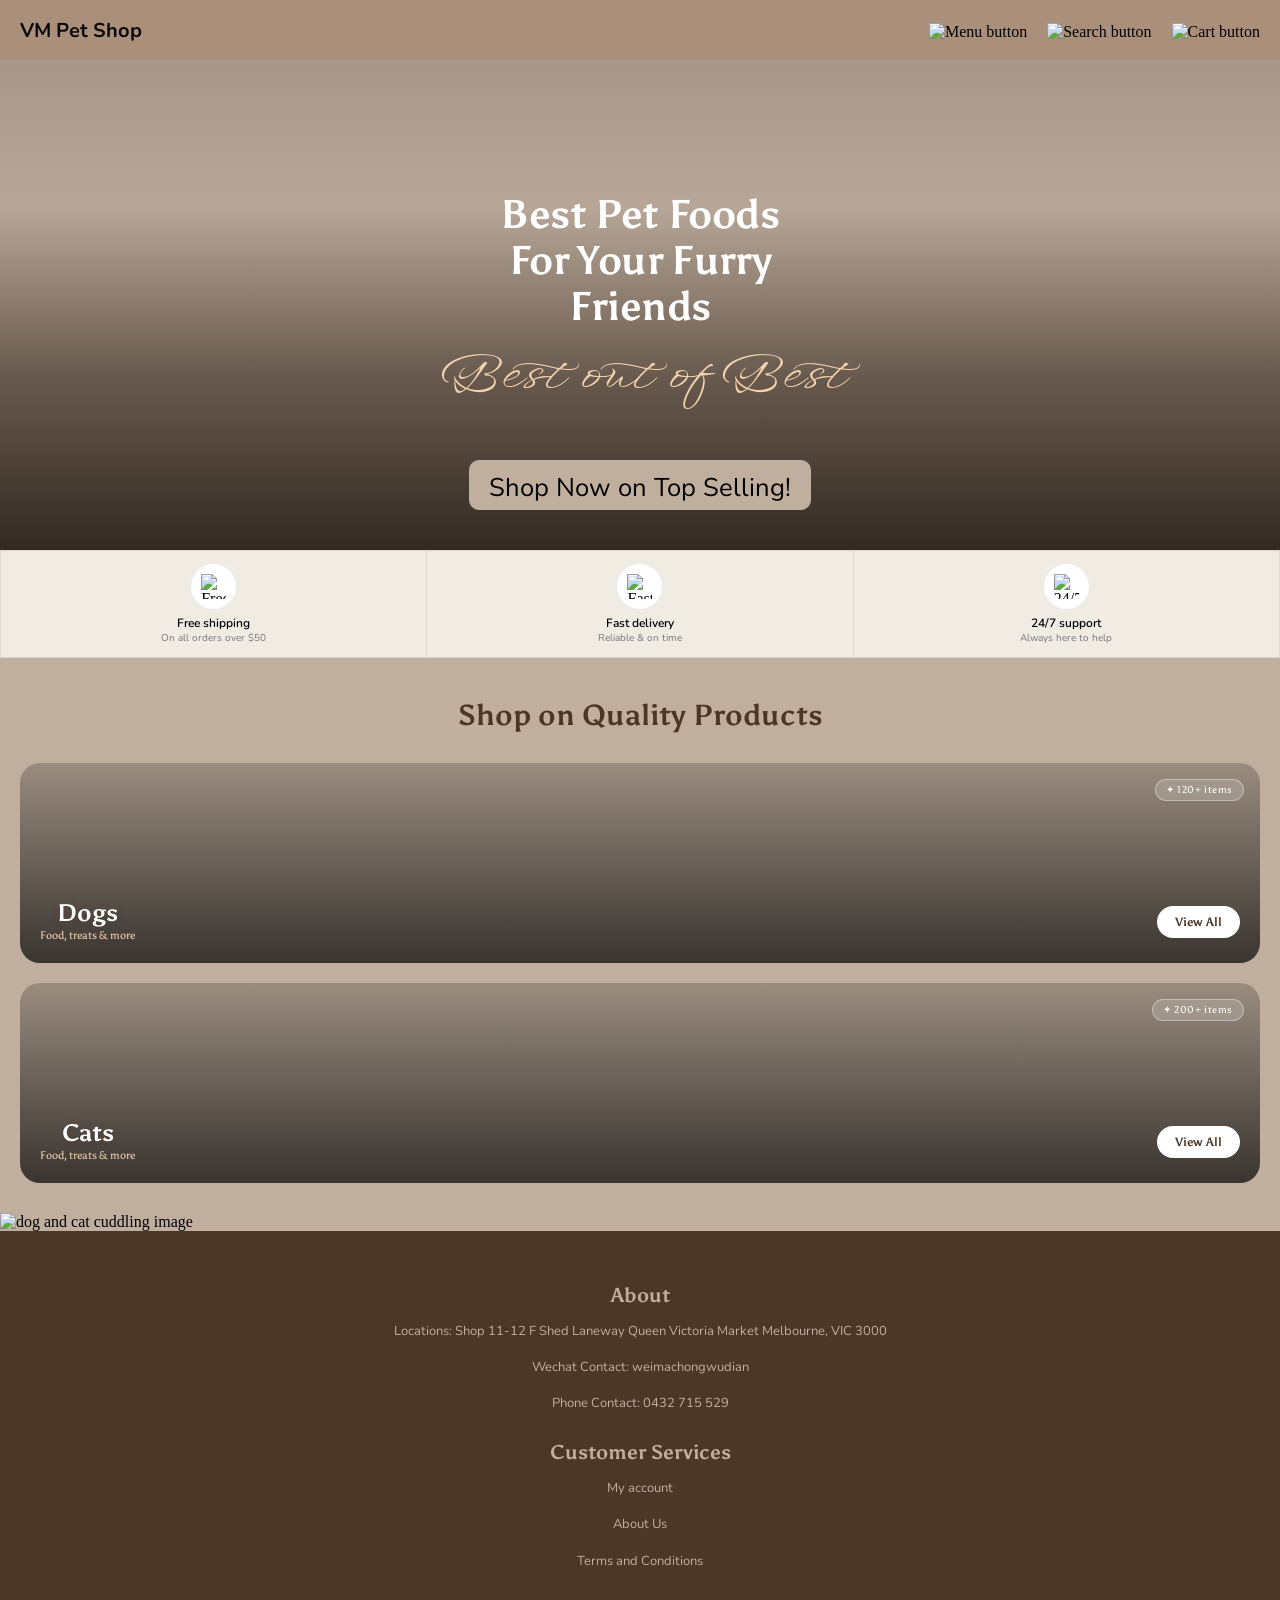
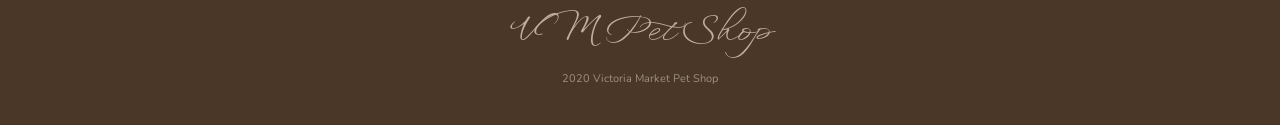
==== index.html @ f8da93e6 "Updated Menu and minor Home page details Updated menu layout and styles; modified item counts and im" ====
<!DOCTYPE html>
<html lang="en">
<head>
    <meta charset="UTF-8">
    <meta name="viewport" content="width=device-width, initial-scale=1.0">
    <title>Home Page</title>
    <!--  CSS  -->
    <link rel="stylesheet" href="style.css">
    <!--  Google Fonts  -->
    <link rel="preconnect" href="https://fonts.googleapis.com">
    <link rel="preconnect" href="https://fonts.gstatic.com" crossorigin>
    <link href="https://fonts.googleapis.com/css2?family=Asul:wght@400;700&family=Nunito:ital,wght@0,200..1000;1,200..1000&family=WindSong:wght@400;500&display=swap" rel="stylesheet">
</head>

<body id="Home">
    <header>
        <nav>
            <p class="brand-logo">VM Pet Shop</p>
            <div class="nav-icons">
                <a href="menu.html">
                    <img id="menu-icon" src="images/Menu.svg" alt="Menu button">
                </a>
                <a href="search.html">
                    <img id="search-icon" src="images/Search.svg" alt="Search button">
                </a>
                <a href="shopping_cart.html">
                    <img id="cart-icon" src="images/cart.svg" alt="Cart button">
                </a>
            </div>

        </nav>
    </header>

    <main>
        <section id="hero-section">
            <h1>Best Pet Foods For Your Furry Friends</h1>
            <h3>Best out of Best</h3>
            <button id="top-selling" class="btn--hero-section">Shop Now on Top Selling!</button>
        </section>

        <section id="home-banner">
        <div class="banner-cell">
            <div class="b-icon">
                <img src="images/box.png" alt="Free Shipping Icon">
            </div>
            <div class="b-text">
            <p class="b-title">Free shipping</p>
            <p class="b-sub">On all orders over $50</p>
            </div>
        </div>
        <div class="banner-cell">
            <div class="b-icon">
                <img src="images/delivery.png" alt="Fast Delivery Icon">
            </div>
            <div class="b-text">
            <p class="b-title">Fast delivery</p>
            <p class="b-sub">Reliable & on time</p>
            </div>
        </div>
        <div class="banner-cell">
            <div class="b-icon">
                <img src="images/Phone.png" alt="24/7 Support Icon">
            </div>
            <div class="b-text">
            <p class="b-title">24/7 support</p>
            <p class="b-sub">Always here to help</p>
            </div>
        </div>
        </section>

        <section>
            <h2>Shop on Quality Products</h2>
            <div  class="product-containers">
                <div class="category-card view-dogs">
                    <span class="card-tag">✦ 120+ items</span>
                    <div class="card-bottom">
                        <div>
                        <h3>Dogs</h3>
                        <span class="card-sub">Food, treats & more</span>
                        </div>
                        <button>View All</button>
                    </div>
                </div>

                <div class="category-card view-cats">
                    <span class="card-tag">✦ 200+ items</span>
                    <div class="card-bottom">
                        <div>
                        <h3>Cats</h3>
                        <span class="card-sub">Food, treats & more</span>
                        </div>
                        <button>View All</button>
                    </div>
                </div>
            </div>
        </section>

        <img class="home-image-end" src="images/dog_cat_img1.svg" alt="dog and cat cuddling image">
    </main>

    <footer>
        <div class="footer-about">
            <h3>About</h3>
            <p>Locations: Shop 11-12 F Shed Laneway Queen Victoria Market Melbourne, VIC 3000</p>
            <p>Wechat Contact: weimachongwudian</p>
            <p>Phone Contact: 0432 715 529</p>
        </div>
        <div class="footer-services">
            <h3>Customer Services</h3>
            <p>My account</p>
            <p>About Us</p>
            <p>Terms and Conditions</p>
        </div>
        <div class="footer-brand">
            <h3>VM Pet Shop</h3>
            <p class="footer-copy">2020 Victoria Market Pet Shop</p>
        </div>
    </footer>

    <script src="scripts/script.js"></script>
</body>

</html>
---- style.css ----
/* -------------    General    ------------- */
:root {
    --white: rgba(255, 255, 255, 1);
    --light-beige: rgba(192, 175, 159, 1);
    --grey-beige: rgba(240, 235, 227, 1);
    --dark-beige: rgba(170, 143, 122, 1);
    --darkest-beige: rgba(74, 55, 40, 1);
    --black: rgba(10, 10, 10, 1);
    --light-orange: rgba(255, 220, 180, 0.92);
}

body {
    margin: 0;
    background-color: var(--light-beige);
    min-height: 100vh;
    display: flex;
    flex-direction: column;
}

header{
    position: sticky;
    top: 0;
    z-index: 10;
}

main {
    flex: 1;
    padding: 0 20px;
}

h1, h2, h3 {
    justify-self: center;
    color: var(--darkest-beige);
    font-family: 'Asul', sans-serif;
    margin-left: auto;
    margin-right: auto;
    text-align: center;
}

h1 {
    font-size: clamp(2rem, 2vw, 7rem);
    margin-bottom: 20px;

}
h2 {
    font-size: clamp(1.8rem, 2vw, 3rem);
    margin-bottom: 30px;
}
h3 {
    font-size: clamp(1.2rem, 2vw, 3rem);
    margin-bottom: 50px;
}
p {
    font-size: clamp(0.9rem, 2vw, 1.5rem);
    font-family: 'Nunito', serif;
}


button {
    margin-top: 20px;
    padding: 10px 20px;
    font-size: clamp(1.2rem, 2vw, 2rem);
    font-family: "Nunito", serif;
    background-color: var(--light-beige);
    border: none;
    border-radius: 10px;
    cursor:pointer;
    width: fit-content;
    max-width: 400px;
    height: 50px;
}



.product-containers {
    display: flex;
    flex-direction: column;
    flex-wrap: wrap;    
    width: 100%;
    justify-content: space-around;
    gap: 20px;
}

/* -------------    Navigation Bar    ------------- */

/* Nav */
nav {
    background: var(--dark-beige);
    padding: 0px 20px;
    display: flex;
    align-items: center;
    gap: 8px;
    justify-content: space-between;
    height: 60px;
}

nav p {
    font-size: 20px;
    font-weight: 700;
}

.nav-icons {
    padding-top: 4px;
    display: flex;
    align-items: center;
    gap: 20px;
}

#menu-icon, #cart-icon, #search-icon {
    width: 25px;
    height: 25px;
    cursor: pointer;
}

nav a {
    text-decoration: none;
    color: inherit;
}

nav a:visited {
    color: inherit;
}

.brand-logo {
    font-size: 20px;
    font-weight: 700;
    color: var(--black)
}


/* -------------    Footer Section    ------------- */
footer {
    background-color: var(--darkest-beige);
    color: var(--light-beige);
    text-align: center;
    padding: 32px 24px;
}

footer h3 {
    font-size: 20px;
    font-weight: 600;
    margin-bottom: 12px;
    color: var(--light-beige);
}

footer p {
    font-size: 13px;
    line-height: 1.8;
    color: var(--light-beige);
    margin-bottom: 4px;
}

.footer-about {
    margin-bottom: 24px;
}

.footer-services {
    margin-bottom: 24px;
}

.footer-services p {
    margin-bottom: 8px;
}

.footer-brand h3 {
    font-family: "windsong", serif;
    font-size: 35px;
    margin-bottom: 12px;
    font-weight: 400;
}

.footer-copy {
    font-size: 11px;
    color: #9e9080;
    margin-top: 8px;
}

/* -------------    HOME    ------------- */

/* Hero Section */
#Home #hero-section {
    background: linear-gradient(
            to bottom,
            rgba(30,18,10,0.15) 0%,
            rgba(30,18,10,0.05) 30%,
            rgba(30,18,10,0.55) 65%,
            rgba(20,12,6,0.82) 100%
        ),
        url('images/Dog_Cat_warm_color.jpg');
    background-size: cover;
    background-position: center;
    margin : 0 -20px;
    height: 50vh;
    display: flex;
    flex-direction: column;
    align-items: center;
    justify-content: flex-end;   /* anchors content to bottom */
    text-align: center;
    padding: 0 28px 40px;
    position: relative;
}
#hero-section h1, #hero-section h3{
    color: var(--white);
}

#hero-section h1{
    font-size: clamp(2.5rem, 3vw, 5rem);
    color: var(--white);
    margin: 0 0 10px;
    max-width: 290px;
    font-family: 'Asul', sans-serif;
    line-height: 1.15;
    letter-spacing: -0.01em;
}
#hero-section h3{
    font-size: clamp(1.6rem, 4vw, 5rem);
    color: var(--light-orange);
    margin: 0 0 28px;
    font-family: 'WindSong', serif;
    font-weight: 400;
}

#Home h2 {
    margin-top: 40px;
}

/* Category Cards (Home page — Cats / Dogs) */

.product-containers {
    display: flex;
    flex-direction: column;
    flex-wrap: wrap;
    width: 100%;
    justify-content: space-around;
    gap: 20px;
    margin-bottom: 30px;
}

.category-card {
    position: relative;
    border-radius: 20px;
    overflow: hidden;
    height: 200px;
    display: flex;
    flex-direction: column;
    align-items: flex-start;
    justify-content: flex-end;
    padding: 20px;
    background-size: cover;
    background-position: center;
    box-sizing: border-box;
}

.category-card::before {
    content: '';
    position: absolute;
    inset: 0;
    background: linear-gradient(
        to bottom,
        rgba(0, 0, 0, 0.2) 0%,
        rgba(0, 0, 0, 0.7) 100%
    );
}

.category-card.view-dogs {
    background-image: url('images/category_card_dog.png');
}

.category-card.view-cats {
    background-image: url('images/category_card_cat.png');
}

.card-tag {
    position: absolute;
    top: 16px;
    right: 16px;
    z-index: 2;
    background: rgba(255, 255, 255, 0.18);
    backdrop-filter: blur(6px);
    border: 0.5px solid rgba(255, 255, 255, 0.35);
    border-radius: 20px;
    padding: 4px 10px;
    font-size: 10px;
    color: var(--white);
    letter-spacing: 0.06em;
    font-family: 'Asul', sans-serif;
}

.card-bottom {
    position: relative;
    z-index: 2;
    display: flex;
    align-items: center;
    justify-content: space-between;
    width: 100%;
}

.card-text {
    display: flex;
    flex-direction: column;
}

.category-card h3 {
    color: var(--white);
    font-size: 1.5rem;
    font-weight: 700;
    margin: 0;
    font-family: 'Asul', sans-serif;
    text-shadow: 0 1px 6px rgba(74, 55, 40, 0.4);
    line-height: 1;
}

.card-sub {
    font-size: 11px;
    color: var(--light-orange);
    margin: 5px 0 0;
    font-family: 'Asul', sans-serif;
}

.category-card button {
    background: var(--white);
    color: var(--darkest-beige);
    border: none;
    border-radius: 50px;
    padding: 9px 18px;
    font-size: 12px;
    font-weight: 600;
    font-family: 'Asul', sans-serif;
    cursor: pointer;
    flex-shrink: 0;
    margin-top: 0;
    height: auto;
}

/* Home Banner */

#home-banner {
  display: flex;
  align-items: stretch;
  margin: 0 -20px;;
  background-color: var(--grey-beige);
  border: 1px solid rgba(0,0,0,0.08);
  overflow: hidden;
}

.banner-cell {
  flex: 1;
  display: flex;
  flex-direction: column;   /* stacks icon above text */
  align-items: center;
  justify-content: center;
  gap: 6px;
  padding: 12px 6px;
  text-align: center;
}

/* Divider between cells */
.banner-cell + .banner-cell {
  border-left: 1px solid rgba(0,0,0,0.08);
}

.b-icon {
  width: 45px;
  height: 45px;
  border-radius: 50%;
  background: var(--white);
  border: 1px solid rgba(0,0,0,0.08);
  display: flex;
  align-items: center;
  justify-content: center;
}

.b-icon img {
  width: 25px;
  height: 25px;
}

.b-title {
  font-size: 12px;
  font-weight: 600;
  margin: 0;
  line-height: 1.3;
}

.b-sub {
  font-size: 10px;
  color: #777;
  margin: 0;
  line-height: 1.3;
}

.home-image-end {
    display: block;
    width: 100vw;
    margin-left: -20px;  /* cancel main padding, adjust to match your padding value */
    margin-right: -20px;
    margin-bottom: 0;
}

/* ------------- Menu Page ------------- */

#menu-page {
    background-color: var(--dark-beige);
    justify-content: flex-start;
    padding: 28px 24px 0;
    box-sizing: border-box;
}

#menu-page img {
    width: 22px;
    height: 22px;
    cursor: pointer;
    margin-bottom: 14px;
    filter: brightness(0) invert(1);
    opacity: 0.85;
}


#menu-page h1 {
    color: var(--white);
    font-size: clamp(1.8rem, 5vw, 2.5rem);
    margin-bottom: 10px;
}

#menu-page hr {
    border: none;
    border-top: 1px solid rgba(255, 255, 255, 0.3);
    margin: 8px 0;
}

#menu-page .sub-sections h2,
#menu-page > h2 {
    color: var(--white);
    font-size: clamp(1.2rem, 4vw, 1.5rem);
    margin: 12px 0 4px;
    font-weight: 700;
}

.section-header {
    display: flex;
    align-items: center;
    justify-content: center;
    gap: 8px;
    cursor: pointer;
}

.section-header h2 {
    margin-bottom: 0;
}

.chevron {
    color: var(--white);
    font-size: 14px;
    margin-top: 10px;
    font-family: 'Nunito', serif;
}

#menu-page ul {
    list-style: none;
    padding: 0;
    margin: 0 0 10px;
}

#menu-page ul li {
    text-align: center;
    padding: 5px 0;
}

#menu-page ul li a {
    color: var(--white);
    text-decoration: none;
    font-size: clamp(0.95rem, 3vw, 1.1rem);
    font-weight: 600;
    font-family: 'Asul', sans-serif;
}

#menu-page footer {
    margin-top: auto;
    background-color: transparent;
    padding: 24px 0 20px;
}

#menu-page .footer-brand h3 {
    font-family: 'WindSong', serif;
    font-size: 38px;
    color: var(--white);
    font-weight: 400;
    margin-bottom: 8px;
}

#menu-page .footer-copy {
    font-size: 11px;
    color: rgba(255, 255, 255, 0.45);
}

/* -------------    Product List    ------------- */


/* Page Heading */
.page-heading {
    text-align: center;
    margin: 0 0 40px;}

.page-heading h1 {
    font-weight: 600;
    color: var(--darkest-beige);
    margin-bottom: 2px;
}

.product-count {
    font-size: 11px;
    color: var(--light-beige);
}

/* Filter Bar */
.filter-bar {
    display: flex;
    align-items: center;
    justify-content: space-between;
    padding: 8px 14px;
    font-size: 14px;
    font-weight: 800;
    color: var(--light-beige);
    border-bottom: 1px solid var(--light-beige);
    margin-bottom: 10px;
}

.filter-bar select {
    background: transparent;
    border: none;
    font-size: 14px;
    color: var(--dark-beige);
    outline: none;
    cursor: pointer;
}

/* Product Grid */
.product-grid {
    display: grid;
    grid-template-columns: 1fr 1fr; /* 2 product columns */
    gap: 20px;
    padding: 14px
}

/* Product Card */
.product-card {
    background: var(--white);
    border-radius: 12px;
    overflow: hidden; /* hide image overflow */
    display: flex;
    flex-direction: column;
}

.product-card-img {
    width: 100%;
    height: 110px;
    background: var(--grey-beige);
    position: relative;
    overflow: hidden;
}

.product-card-img img {
    width: 100%;
    height: 100%;
    object-fit: cover;
}

.sale-badge {
    position: absolute;
    top: 7px;
    right: 7px;
    background: #c0392b;
    color: var(--white);
    font-size: 9px;
    font-weight: 700;
    padding: 2px 6px;
    border-radius: 8px;
    letter-spacing: 0.5px;
}

.product-card-info {
    padding: 10px;
}

.product-card-info h3 {
    font-size: clamp(1rem, 2vw, 2rem);
    font-weight: 600;
    color: #3b3027;
    margin-bottom: 4px;
    line-height: 1.3;
}

.price {
    font-size: clamp(1rem, 1.5vw, 1.5rem);
    font-weight: 700;
    color: #3b3027;
}

.original-price {
    font-size: clamp(0.75rem, 1.25vw, 1rem);
    color: #9e9080;
    margin-left: 4px;
}

/* -------------    On Sale    ------------- */
.product-grid-single {
    grid-template-columns: 1fr;
    padding: 0;
}

.product-category-title {
    text-align: center;
    font-size: 18px;
    font-weight: 600;
    color: #3b3027;
    padding: 16px 0 10px;
}

/* Single Column Card (on sale / top selling pages) */
.product-card-row {
    flex-direction: row;
    align-items: stretch;
    margin: 0 14px 8px;
    min-height: 110px;
}

.product-card-row .product-card-img {
    width: 140px;
    min-width: 140px;
    height: auto;
    order: 2;  /* moves image to the right */
}

.product-card-row .product-card-info {
    flex: 1;
    order: 1;  /* keeps info on the left */
    display: flex;
    flex-direction: column;
    justify-content: center;
}

/* Divider between categories */
.category-divider {
    height: 1px;
    background: #d6cfc2;
    margin: 8px 14px 0;
}

/* Carousel */
.carousel-controls {
    display: flex;
    align-items: center;
    gap: 6px;
    margin-top: 10px;
}

.carousel-btn {
    background: rgba(59, 48, 39, 0.12);
    border: none;
    border-radius: 50%;
    width: 24px;
    height: 24px;
    font-size: 13px;
    color: #3b3027;
    cursor: pointer;
    display: flex;
    align-items: center;
    justify-content: center;
}

.carousel-dots {
    display: flex;
    align-items: center;
    gap: 4px;
}

.dot {
    width: 6px;
    height: 6px;
    border-radius: 50%;
    background: #b0a898;
}

.dot-active {
    background: #3b3027;
    width: 14px;
    border-radius: 4px;
}

.dots-bottom {
    position: absolute;
    bottom: 8px;
    left: 50%;
    transform: translateX(-50%);
}
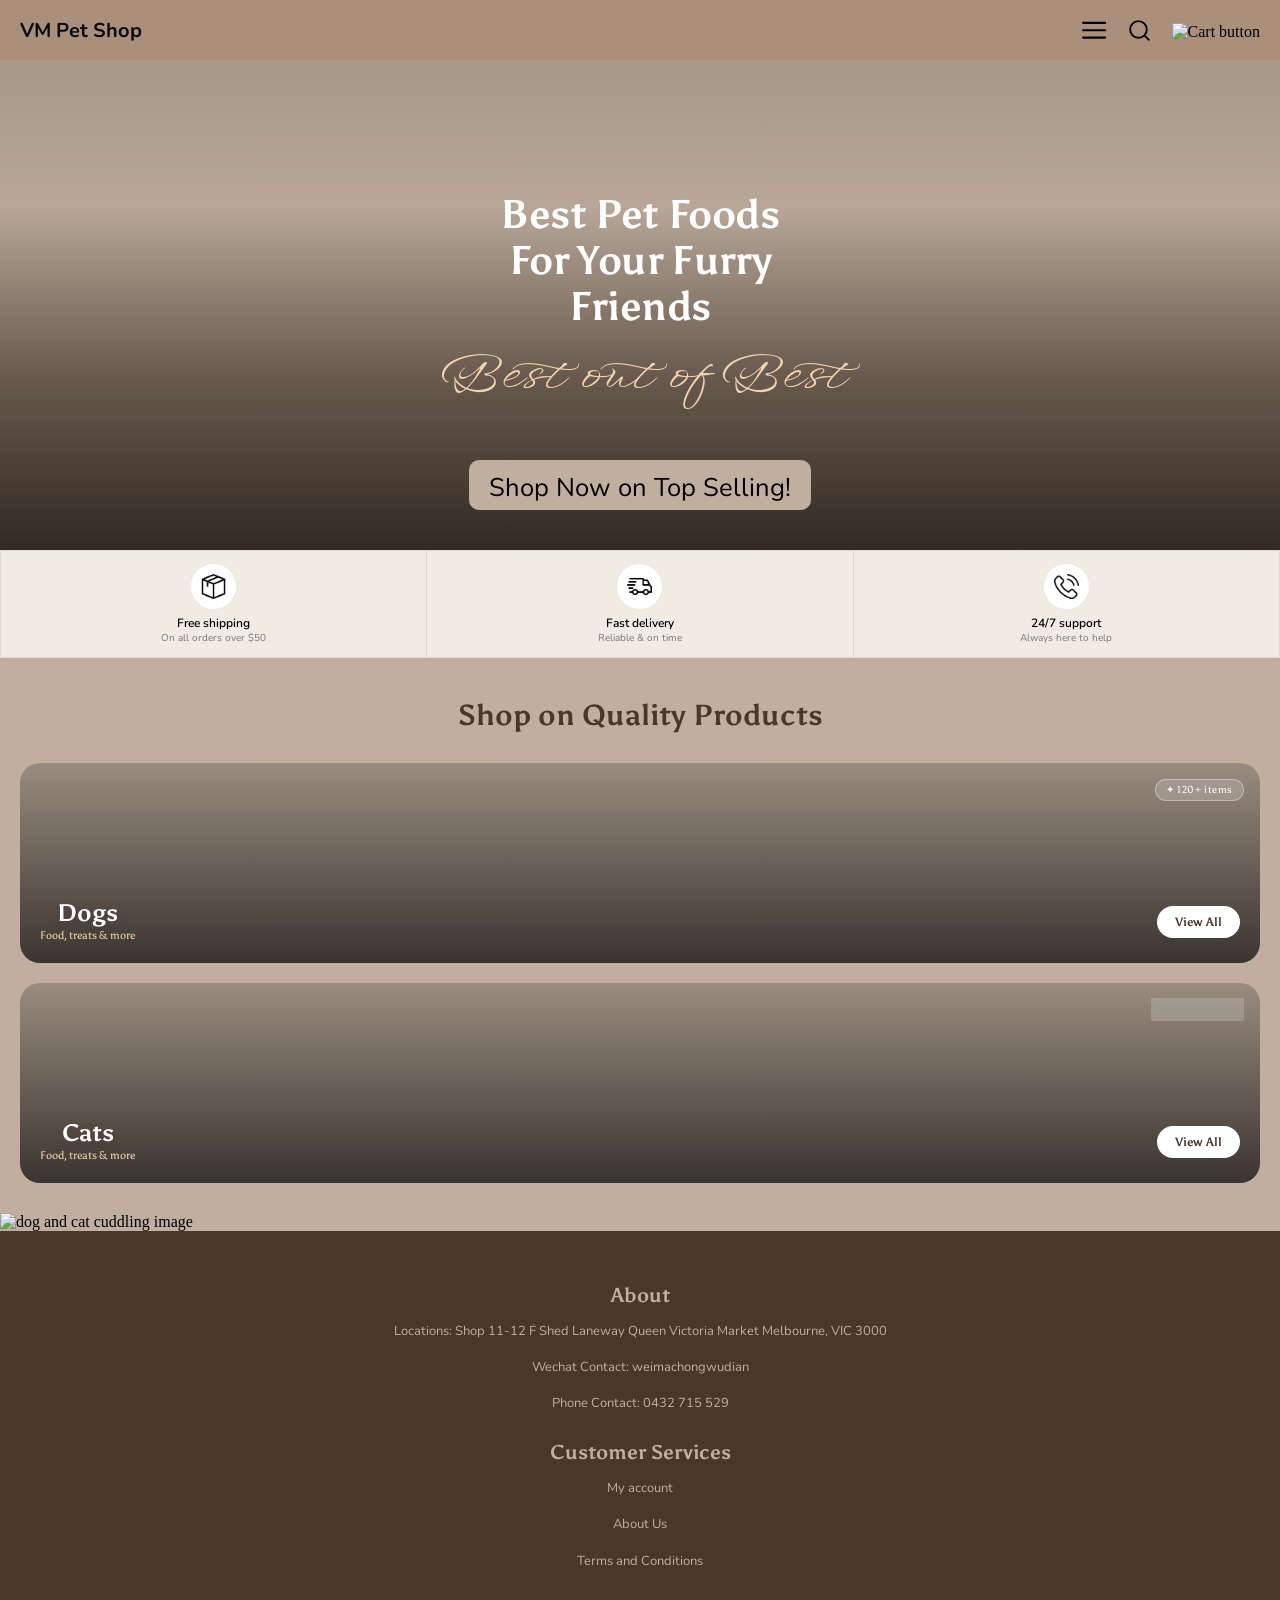
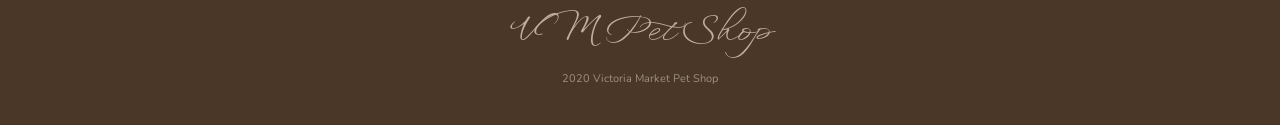
==== commit c2a7fe89: "Reduced repeated coding via JS Initiallised header and footer through javascript to reduce repeated " ====
--- a/index.html
+++ b/index.html
@@ -14,21 +14,7 @@
 
 <body id="Home">
     <header>
-        <nav>
-            <p class="brand-logo">VM Pet Shop</p>
-            <div class="nav-icons">
-                <a href="menu.html">
-                    <img id="menu-icon" src="images/Menu.svg" alt="Menu button">
-                </a>
-                <a href="search.html">
-                    <img id="search-icon" src="images/Search.svg" alt="Search button">
-                </a>
-                <a href="shopping_cart.html">
-                    <img id="cart-icon" src="images/cart.svg" alt="Cart button">
-                </a>
-            </div>
 
-        </nav>
     </header>
 
     <main>
@@ -41,7 +27,7 @@
         <section id="home-banner">
         <div class="banner-cell">
             <div class="b-icon">
-                <img src="images/box.png" alt="Free Shipping Icon">
+                <img src="images/icons/box.png" alt="Free Shipping Icon">
             </div>
             <div class="b-text">
             <p class="b-title">Free shipping</p>
@@ -50,7 +36,7 @@
         </div>
         <div class="banner-cell">
             <div class="b-icon">
-                <img src="images/delivery.png" alt="Fast Delivery Icon">
+                <img src="images/icons/delivery.png" alt="Fast Delivery Icon">
             </div>
             <div class="b-text">
             <p class="b-title">Fast delivery</p>
@@ -59,7 +45,7 @@
         </div>
         <div class="banner-cell">
             <div class="b-icon">
-                <img src="images/Phone.png" alt="24/7 Support Icon">
+                <img src="images/icons/Phone.png" alt="24/7 Support Icon">
             </div>
             <div class="b-text">
             <p class="b-title">24/7 support</p>
@@ -99,22 +85,7 @@
     </main>
 
     <footer>
-        <div class="footer-about">
-            <h3>About</h3>
-            <p>Locations: Shop 11-12 F Shed Laneway Queen Victoria Market Melbourne, VIC 3000</p>
-            <p>Wechat Contact: weimachongwudian</p>
-            <p>Phone Contact: 0432 715 529</p>
-        </div>
-        <div class="footer-services">
-            <h3>Customer Services</h3>
-            <p>My account</p>
-            <p>About Us</p>
-            <p>Terms and Conditions</p>
-        </div>
-        <div class="footer-brand">
-            <h3>VM Pet Shop</h3>
-            <p class="footer-copy">2020 Victoria Market Pet Shop</p>
-        </div>
+
     </footer>
 
     <script src="scripts/script.js"></script>
--- a/style.css
+++ b/style.css
@@ -79,6 +79,18 @@
     width: 100%;
     justify-content: space-around;
     gap: 20px;
+}
+
+/* Gradient overlay for category and product cards */
+.category-card::before, .product-card-img::before {
+    content: '';
+    position: absolute;
+    inset: 0;
+    background: linear-gradient(
+        to bottom,
+        rgba(0, 0, 0, 0.2) 0%,
+        rgba(0, 0, 0, 0.7) 100%
+    );
 }
 
 /* -------------    Navigation Bar    ------------- */
@@ -251,17 +263,6 @@
     box-sizing: border-box;
 }
 
-.category-card::before {
-    content: '';
-    position: absolute;
-    inset: 0;
-    background: linear-gradient(
-        to bottom,
-        rgba(0, 0, 0, 0.2) 0%,
-        rgba(0, 0, 0, 0.7) 100%
-    );
-}
-
 .category-card.view-dogs {
     background-image: url('images/category_card_dog.png');
 }
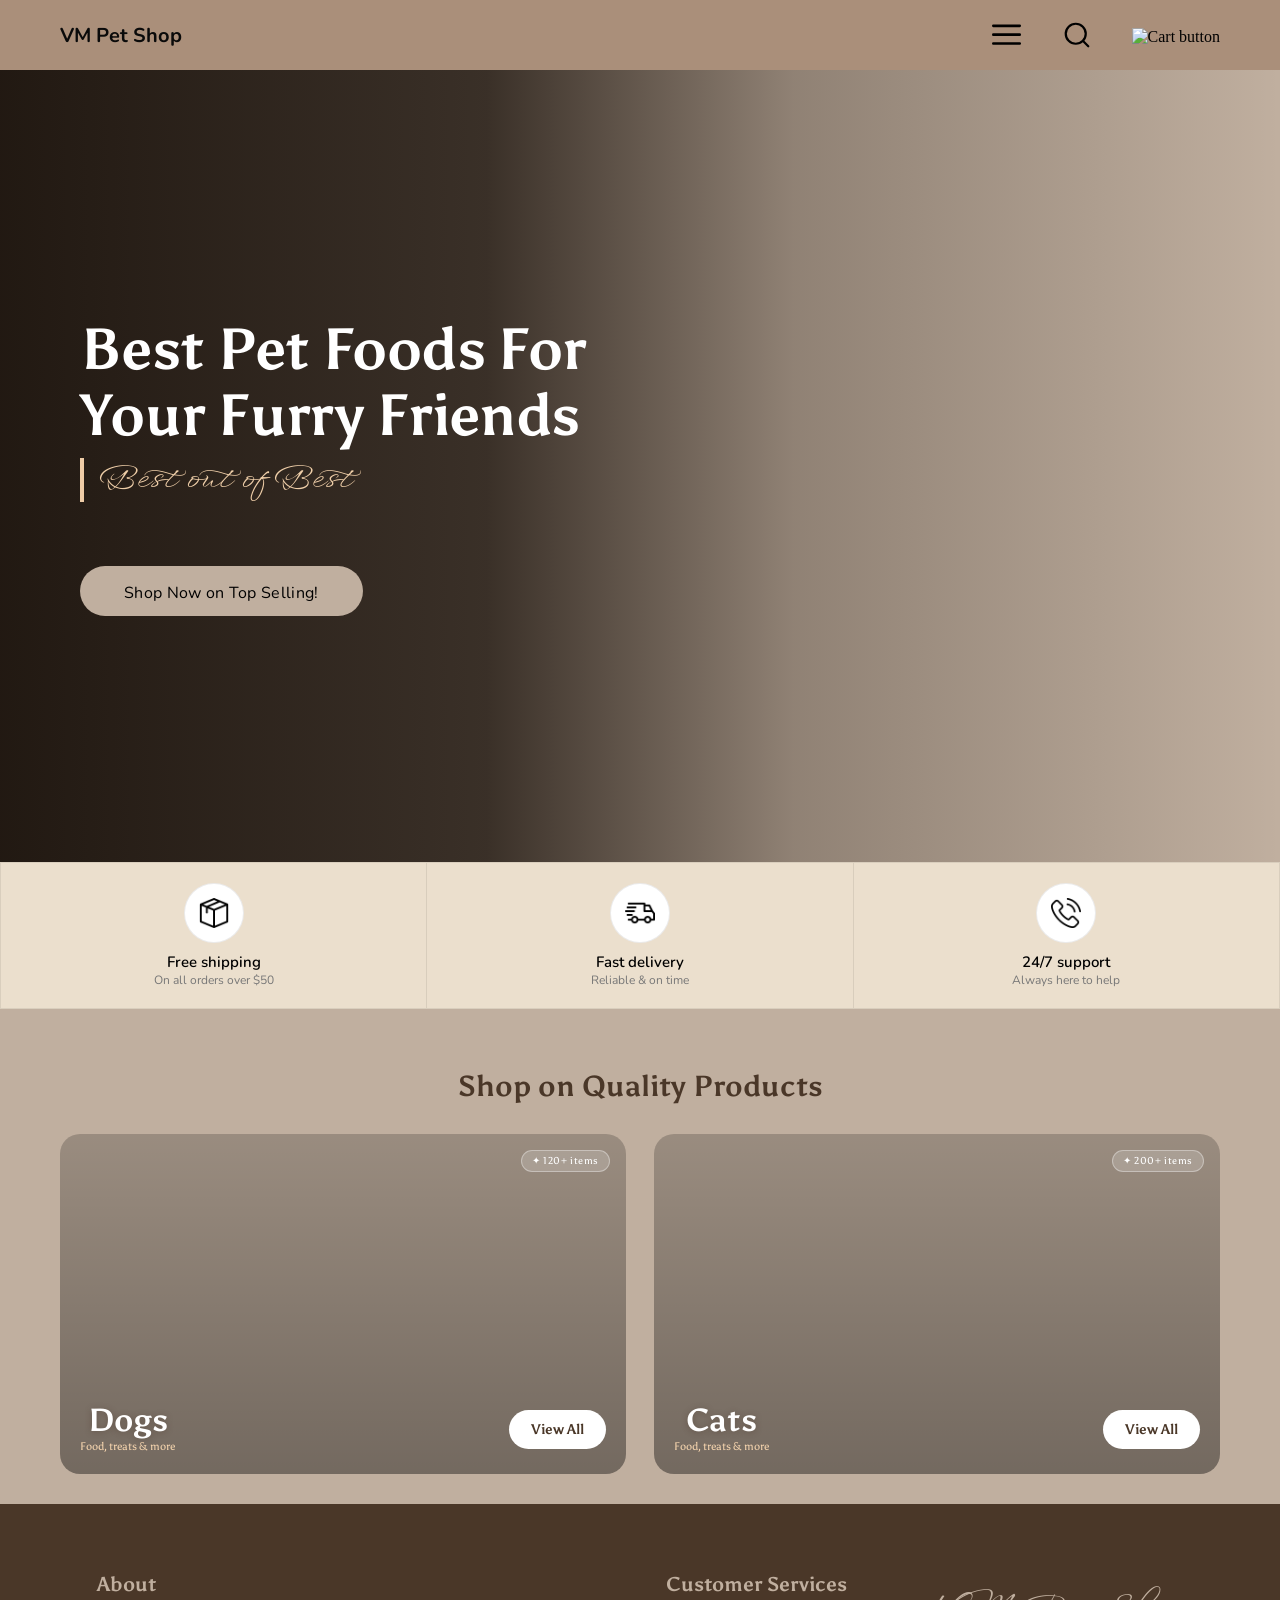
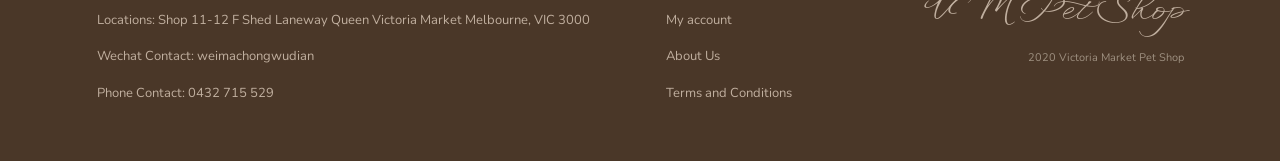
==== commit a8db46c1: "product list JS implementation Updated product links and enhanced product list page with dynamic ren" ====
--- a/index.html
+++ b/index.html
@@ -64,7 +64,9 @@
                         <h3>Dogs</h3>
                         <span class="card-sub">Food, treats & more</span>
                         </div>
-                        <button>View All</button>
+                        <a href="product_list.html?category=dogs">
+                            <button>View All</button>
+                        </a>
                     </div>
                 </div>
 
@@ -75,7 +77,9 @@
                         <h3>Cats</h3>
                         <span class="card-sub">Food, treats & more</span>
                         </div>
-                        <button>View All</button>
+                        <a href="product_list.html?category=cats">
+                            <button>View All</button>
+                        </a>
                     </div>
                 </div>
             </div>
--- a/style.css
+++ b/style.css
@@ -2,8 +2,9 @@
 :root {
     --white: rgba(255, 255, 255, 1);
     --light-beige: rgba(192, 175, 159, 1);
-    --grey-beige: rgba(240, 235, 227, 1);
+    --cream: rgb(235, 223, 205);
     --dark-beige: rgba(170, 143, 122, 1);
+    --sub-texts: rgb(105, 88, 74);
     --darkest-beige: rgba(74, 55, 40, 1);
     --black: rgba(10, 10, 10, 1);
     --light-orange: rgba(255, 220, 180, 0.92);
@@ -15,6 +16,7 @@
     min-height: 100vh;
     display: flex;
     flex-direction: column;
+    overflow-x: hidden;
 }
 
 header{
@@ -29,7 +31,6 @@
 }
 
 h1, h2, h3 {
-    justify-self: center;
     color: var(--darkest-beige);
     font-family: 'Asul', sans-serif;
     margin-left: auto;
@@ -43,7 +44,7 @@
 
 }
 h2 {
-    font-size: clamp(1.8rem, 2vw, 3rem);
+    font-size: clamp(1.5rem, 2vw, 3rem);
     margin-bottom: 30px;
 }
 h3 {
@@ -61,7 +62,7 @@
     padding: 10px 20px;
     font-size: clamp(1.2rem, 2vw, 2rem);
     font-family: "Nunito", serif;
-    background-color: var(--light-beige);
+    background-color: var(--dark-beige);
     border: none;
     border-radius: 10px;
     cursor:pointer;
@@ -86,11 +87,7 @@
     content: '';
     position: absolute;
     inset: 0;
-    background: linear-gradient(
-        to bottom,
-        rgba(0, 0, 0, 0.2) 0%,
-        rgba(0, 0, 0, 0.7) 100%
-    );
+    background: linear-gradient(to bottom, rgba(0, 0, 0, 0.2) 0%, rgba(0, 0, 0, 0.4) 100%);
 }
 
 /* -------------    Navigation Bar    ------------- */
@@ -137,6 +134,21 @@
     font-size: 20px;
     font-weight: 700;
     color: var(--black)
+}
+
+@media (min-width: 1024px) {
+    nav {
+        padding: 0 60px;
+        height: 70px;
+    }
+
+    .nav-icons {
+        gap: 40px;
+    }
+    #menu-icon, #cart-icon, #search-icon {
+        width: 30px;
+        height: 30px;
+    }
 }
 
 
@@ -153,6 +165,9 @@
     font-weight: 600;
     margin-bottom: 12px;
     color: var(--light-beige);
+    text-align: inherit;
+    margin-left: 0;
+    margin-right: 0;
 }
 
 footer p {
@@ -187,16 +202,49 @@
     margin-top: 8px;
 }
 
+@media (min-width: 1024px) {
+    footer {
+        display: flex;
+        justify-content: space-evenly;
+        align-items: flex-start;
+        padding: 48px 60px;
+        gap: 40px;
+        text-align: left;
+
+    }
+
+
+
+    .footer-about,
+    .footer-services {
+        margin-bottom: 0;
+    }
+
+    footer h3 {
+        text-align: left;
+        margin-left: 0;
+        margin-right: 0;
+    }
+
+    .footer-brand {
+        text-align: right;
+    }
+
+    .footer-brand h3 {
+        text-align: right;
+    }
+
+}
+
 /* -------------    HOME    ------------- */
 
 /* Hero Section */
 #Home #hero-section {
     background: linear-gradient(
             to bottom,
-            rgba(30,18,10,0.15) 0%,
-            rgba(30,18,10,0.05) 30%,
+            rgba(30,18,10,0.35) 0%,
             rgba(30,18,10,0.55) 65%,
-            rgba(20,12,6,0.82) 100%
+            rgba(20,12,6,1) 100%
         ),
         url('images/Dog_Cat_warm_color.jpg');
     background-size: cover;
@@ -234,6 +282,10 @@
 
 #Home h2 {
     margin-top: 40px;
+}
+
+#hero-section button {
+    background-color: var(--light-beige);
 }
 
 /* Category Cards (Home page — Cats / Dogs) */
@@ -336,66 +388,176 @@
 /* Home Banner */
 
 #home-banner {
-  display: flex;
-  align-items: stretch;
-  margin: 0 -20px;;
-  background-color: var(--grey-beige);
-  border: 1px solid rgba(0,0,0,0.08);
-  overflow: hidden;
+    display: flex;
+    align-items: stretch;
+    margin: 0 -20px;
+    background-color: var(--cream);
+    border: 1px solid rgba(0,0,0,0.08);
+    overflow: hidden;
 }
 
 .banner-cell {
-  flex: 1;
-  display: flex;
-  flex-direction: column;   /* stacks icon above text */
-  align-items: center;
-  justify-content: center;
-  gap: 6px;
-  padding: 12px 6px;
-  text-align: center;
+    flex: 1;
+    display: flex;
+    flex-direction: column;   /* stacks icon above text */
+    align-items: center;
+    justify-content: center;
+    gap: 6px;
+    padding: 12px 6px;
+    text-align: center;
 }
 
 /* Divider between cells */
 .banner-cell + .banner-cell {
-  border-left: 1px solid rgba(0,0,0,0.08);
+    border-left: 1px solid rgba(0,0,0,0.08);
 }
 
 .b-icon {
-  width: 45px;
-  height: 45px;
-  border-radius: 50%;
-  background: var(--white);
-  border: 1px solid rgba(0,0,0,0.08);
-  display: flex;
-  align-items: center;
-  justify-content: center;
+    width: 45px;
+    height: 45px;
+    border-radius: 50%;
+    background: var(--white);
+    border: 1px solid rgba(0,0,0,0.08);
+    display: flex;
+    align-items: center;
+    justify-content: center;
 }
 
 .b-icon img {
-  width: 25px;
-  height: 25px;
+    width: 25px;
+    height: 25px;
 }
 
 .b-title {
-  font-size: 12px;
-  font-weight: 600;
-  margin: 0;
-  line-height: 1.3;
+    font-size: 12px;
+    font-weight: 600;
+    margin: 0;
+    line-height: 1.3;
 }
 
 .b-sub {
-  font-size: 10px;
-  color: #777;
-  margin: 0;
-  line-height: 1.3;
+    font-size: 10px;
+    color: #777;
+    margin: 0;
+    line-height: 1.3;
 }
 
 .home-image-end {
     display: block;
-    width: 100vw;
-    margin-left: -20px;  /* cancel main padding, adjust to match your padding value */
-    margin-right: -20px;
-    margin-bottom: 0;
+    width: calc(100% + 40px); /* compensates for the 20px padding on each side */
+    max-height: 160px;
+    object-fit: cover;
+    margin: 0 -20px;
+}
+
+@media (min-width: 1024px) {
+    #Home main {
+        width: 100%;
+        margin: 0 auto;
+        padding: 0 60px;
+        box-sizing: border-box;
+    }
+
+    #Home #hero-section {
+        height: 88vh;
+        margin: 0 -60px;
+        padding: 0 80px;
+        /* directional gradient: dark left for text readability, clear right for image */
+        background: linear-gradient(
+            to right,
+            rgba(20,12,6,0.92) 0%,
+            rgba(20,12,6,0.78) 38%,
+            rgba(20,12,6,0.28) 62%,
+            rgba(20,12,6,0.00) 100%
+        ),
+        url('images/Dog_Cat_warm_color.jpg');
+        background-size: cover;
+        background-position: center;
+        align-items: flex-start;
+        justify-content: center;
+        text-align: left;
+    }
+
+    #Home #hero-section h1 {
+        font-size: clamp(3.2rem, 4.5vw, 5.5rem);
+        max-width: 520px;
+        text-align: left;
+        margin-left: 0;
+        margin-right: 0;
+    }
+
+    #Home #hero-section h3 {
+        font-size: clamp(1.8rem, 2.5vw, 3rem);
+        text-align: left;
+        margin-left: 0;
+        margin-right: 0;
+        border-left: 4px solid var(--light-orange);
+        padding-left: 16px;
+        margin-bottom: 44px;
+    }
+
+    #Home #hero-section button {
+        border-radius: 50px;
+        padding: 16px 44px;
+        font-size: 1rem;
+        letter-spacing: 0.02em;
+        margin-left: 0;
+    }
+
+    #Home h2 {
+        margin-top: 60px;
+        font-size: clamp(1.8rem, 2vw, 2.5rem);
+    }
+
+    #Home .product-containers {
+        flex-direction: row;
+        gap: 28px;
+    }
+
+    #Home .category-card {
+        height: 340px;
+        flex: 1;
+    }
+
+    #Home .category-card h3 {
+        font-size: 2rem;
+    }
+
+    #Home .category-card button {
+        font-size: 14px;
+        padding: 11px 22px;
+    }
+
+    #Home #home-banner {
+        margin: 0 -60px;
+    }
+
+    .banner-cell {
+        padding: 20px 24px;
+        gap: 10px;
+    }
+
+    .b-icon {
+        width: 58px;
+        height: 58px;
+    }
+
+    .b-icon img {
+        width: 30px;
+        height: 30px;
+    }
+
+    .b-title {
+        font-size: 15px;
+    }
+
+    .b-sub {
+        font-size: 12px;
+    }
+
+    .home-image-end {
+        display: none;
+    }
 }
 
 /* ------------- Menu Page ------------- */
@@ -407,32 +569,44 @@
     box-sizing: border-box;
 }
 
+#menu-page > section {
+    flex: 1;
+    display: flex;
+    flex-direction: column;
+}
+
+#menu-page .categories {
+    flex: 1;
+    display: flex;
+    flex-direction: column;
+    justify-content: space-around;
+}
+
 #menu-page img {
     width: 22px;
     height: 22px;
     cursor: pointer;
     margin-bottom: 14px;
-    filter: brightness(0) invert(1);
-    opacity: 0.85;
+    filter: brightness(0) invert(1);  /* changes color to white */
 }
 
 
 #menu-page h1 {
     color: var(--white);
-    font-size: clamp(1.8rem, 5vw, 2.5rem);
+    font-size: clamp(3rem, 2vw, 4rem);
     margin-bottom: 10px;
 }
 
 #menu-page hr {
     border: none;
-    border-top: 1px solid rgba(255, 255, 255, 0.3);
+    border-top: 2px solid rgba(255, 255, 255, 0.3);
     margin: 8px 0;
 }
 
 #menu-page .sub-sections h2,
 #menu-page > h2 {
     color: var(--white);
-    font-size: clamp(1.2rem, 4vw, 1.5rem);
+    font-size: clamp(1.5rem, 4vw, 2rem);
     margin: 12px 0 4px;
     font-weight: 700;
 }
@@ -500,7 +674,7 @@
 /* Page Heading */
 .page-heading {
     text-align: center;
-    margin: 0 0 40px;}
+}
 
 .page-heading h1 {
     font-weight: 600;
@@ -510,29 +684,32 @@
 
 .product-count {
     font-size: 11px;
-    color: var(--light-beige);
+    color: var(--sub-texts);
 }
 
 /* Filter Bar */
 .filter-bar {
+    font-family: 'Nunito', serif;
     display: flex;
     align-items: center;
     justify-content: space-between;
     padding: 8px 14px;
     font-size: 14px;
     font-weight: 800;
-    color: var(--light-beige);
-    border-bottom: 1px solid var(--light-beige);
+    color: var(--sub-texts);
+    border-bottom: 1px solid var(--dark-beige);
     margin-bottom: 10px;
 }
 
-.filter-bar select {
+.filter-bar select,
+.filter-bar select option {
     background: transparent;
     border: none;
     font-size: 14px;
-    color: var(--dark-beige);
+    color: var(--sub-texts);
     outline: none;
     cursor: pointer;
+    font-family: 'Nunito', serif;
 }
 
 /* Product Grid */
@@ -545,7 +722,7 @@
 
 /* Product Card */
 .product-card {
-    background: var(--white);
+    background: var(--cream);
     border-radius: 12px;
     overflow: hidden; /* hide image overflow */
     display: flex;
@@ -555,7 +732,7 @@
 .product-card-img {
     width: 100%;
     height: 110px;
-    background: var(--grey-beige);
+    background: var(--cream);
     position: relative;
     overflow: hidden;
 }
@@ -564,6 +741,11 @@
     width: 100%;
     height: 100%;
     object-fit: cover;
+}
+
+.product-card:hover .product-card-img img {
+    position: relative;
+    z-index: 1;
 }
 
 .sale-badge {
@@ -577,10 +759,12 @@
     padding: 2px 6px;
     border-radius: 8px;
     letter-spacing: 0.5px;
+    z-index: 2;
 }
 
 .product-card-info {
     padding: 10px;
+    text-align: left;
 }
 
 .product-card-info h3 {
@@ -589,16 +773,19 @@
     color: #3b3027;
     margin-bottom: 4px;
     line-height: 1.3;
-}
-
-.price {
-    font-size: clamp(1rem, 1.5vw, 1.5rem);
+    text-align: left;
+    margin-left: 0;
+    margin-right: 0;
+}
+
+p.price {
+    font-size: clamp(0.8rem, 2vw, 1.5rem);
     font-weight: 700;
     color: #3b3027;
 }
 
 .original-price {
-    font-size: clamp(0.75rem, 1.25vw, 1rem);
+    font-size: clamp(0.6rem, 2vw, 1rem);
     color: #9e9080;
     margin-left: 4px;
 }
@@ -693,4 +880,682 @@
     bottom: 8px;
     left: 50%;
     transform: translateX(-50%);
-}+}
+
+/* ------------- Product Detail ------------- */
+
+#Product-detail main {
+    max-width: 480px;
+    margin: 0 auto;
+    padding-bottom: 48px;
+}
+
+#Product-detail h1 {
+    font-size: 20px;
+    text-align: left;
+    margin: 0;
+    padding: 0;
+    letter-spacing: -0.01em;
+    line-height: 1.2;
+}
+
+/* ── Full-width image, info stacked below ── */
+.detail-content {
+    display: flex;
+    flex-direction: column;
+    gap: 14px;
+    padding: 12px 0 20px;
+}
+
+.product-img {
+    position: relative;
+    width: 100%;
+    border-radius: 16px;
+    background: var(--cream);
+    overflow: hidden;
+    height: 260px;
+    display: flex;
+    align-items: center;
+    justify-content: center;
+    border: 1px solid rgba(170, 143, 122, 0.3);
+    box-shadow: 0 4px 18px rgba(74, 55, 40, 0.1);
+}
+
+.enlarge-icon {
+    position: absolute;
+    top: 10px;
+    right: 10px;
+    z-index: 2;
+    width: 28px;
+    height: 28px;
+    pointer-events: none;
+}
+
+.enlarge-icon img {
+    width: 100%;
+    height: 100%;
+    object-fit: contain;
+}
+
+.product-img {
+    cursor: zoom-in;
+}
+
+.product-img img {
+    height: 88%;
+    max-width: 88%;
+    object-fit: contain;
+}
+
+/* ── Image zoom overlay ── */
+#img-overlay {
+    position: fixed;
+    inset: 0;
+    background: rgba(0, 0, 0, 0.85);
+    display: flex;
+    align-items: center;
+    justify-content: center;
+    z-index: 100;
+    opacity: 0;
+    pointer-events: none;
+    transition: opacity 0.25s ease;
+}
+
+#img-overlay.active {
+    opacity: 1;
+    pointer-events: all;
+}
+
+#img-overlay img {
+    max-width: 90vw;
+    max-height: 85vh;
+    object-fit: contain;
+    border-radius: 12px;
+    box-shadow: 0 8px 40px rgba(0, 0, 0, 0.4);
+    cursor: zoom-out;
+}
+
+.product-info {
+    display: flex;
+    flex-direction: column;
+    gap: 10px;
+}
+
+.price {
+    font-size: clamp(1rem, 1.5vw, 1.5rem);
+    font-weight: 700;
+    color: var(--black);
+    margin: 0;
+    font-family: 'Nunito', sans-serif;
+}
+
+#Product-detail .product-info .price {
+    font-size: clamp(1.2rem, 3vw, 1.6rem);
+    font-weight: 800;
+    line-height: 1;
+}
+
+.size {
+    margin: 0;
+    font-size: 12px;
+    color: var(--black);
+    font-family: 'Nunito', sans-serif;
+}
+
+.product-variants {
+    display: flex;
+    gap: 8px;
+    margin-top: 2px;
+}
+
+.product-variants button {
+    flex: 1;
+    border-radius: 10px;
+    padding: 10px 6px;
+    font-size: 13px;
+    font-weight: 600;
+    text-align: center;
+}
+
+/* ── Button base override ── */
+#Product-detail button {
+    font-family: 'Nunito', sans-serif;
+    font-size: 12px;
+    padding: 6px 13px;
+    height: auto;
+    min-height: unset;
+    border-radius: 20px;
+    border: 1.5px solid var(--dark-beige);
+    background: transparent;
+    color: var(--darkest-beige);
+    cursor: pointer;
+    margin-top: 0;
+    transition: background-color 0.15s, color 0.15s, border-color 0.15s;
+}
+
+#Product-detail button:hover {
+    background-color: var(--darkest-beige);
+    color: var(--white);
+    border-color: var(--darkest-beige);
+}
+
+/* Needs ID in selector to beat #Product-detail button specificity */
+#Product-detail .product-variants button.active,
+#Product-detail .product-variants button.active:hover {
+    background: var(--darkest-beige);
+    color: var(--white);
+    border-color: var(--darkest-beige);
+}
+
+/* ── Quantity + Add to Cart ── */
+.add-cart-functions {
+    display: flex;
+    align-items: center;
+    gap: 12px;
+    padding-bottom: 4px;
+}
+
+.quantity {
+    display: flex;
+    align-items: center;
+    gap: 2px;
+    background: var(--cream);
+    border-radius: 50px;
+    padding: 4px;
+}
+
+.quantity button {
+    width: 34px;
+    height: 34px;
+    display: flex;
+    align-items: center;
+    justify-content: center;
+    padding: 0;
+    border-radius: 50%;
+    font-size: 20px;
+    border: none;
+    color: var(--darkest-beige);
+}
+
+.quantity button:hover {
+    background: var(--dark-beige);
+    color: var(--white);
+    border-color: transparent;
+}
+
+.quantity input {
+    width: 34px;
+    text-align: center;
+    border: none;
+    background: transparent;
+    color: var(--darkest-beige);
+    font-family: 'Nunito', sans-serif;
+    font-size: 15px;
+    font-weight: 700;
+    outline: none;
+}
+
+.quantity input::-webkit-inner-spin-button,
+.quantity input::-webkit-outer-spin-button {
+    -webkit-appearance: none;
+    margin: 0;
+}
+
+.add-button {
+    flex: 1;
+}
+
+#Product-detail .add-button button {
+    width: 100%;
+    background: var(--darkest-beige);
+    color: var(--white);
+    border-color: var(--darkest-beige);
+    border-radius: 50px;
+    font-weight: 700;
+    font-size: 14px;
+    height: 44px;
+    padding: 0 20px;
+}
+
+#Product-detail .add-button button:hover {
+    background: var(--dark-beige);
+    border-color: var(--dark-beige);
+    color: var(--white);
+}
+
+
+/* ── Accordion ── */
+.product-description {
+    border-top: 1.5px solid var(--dark-beige);
+    border-bottom: 1.5px solid var(--dark-beige);
+    margin: 16px 0 4px;
+}
+
+details {
+    border-bottom: 1px solid var(--dark-beige);
+}
+
+details:last-child {
+    border-bottom: none;
+}
+
+details summary {
+    font-weight: 700;
+    font-size: 16px;
+    cursor: pointer;
+    list-style: none;
+    display: flex;
+    align-items: center;
+    justify-content: space-between;
+    padding: 14px 0;
+    color: var(--darkest-beige);
+    font-family: 'Nunito', sans-serif;
+    user-select: none;
+}
+
+details summary::-webkit-details-marker { display: none; }
+details summary::marker { display: none; }
+
+details summary::after {
+    content: '+';
+    font-size: 20px;
+    font-weight: 300;
+    color: var(--dark-beige);
+    line-height: 1;
+}
+
+details[open] summary::after {
+    content: '-';
+}
+
+details p {
+    font-size: 13px;
+    color: var(--black);
+    line-height: 1.7;
+    padding: 0 0 14px;
+    margin: 0;
+}
+
+/* ------------- Shopping Cart ------------- */
+.cart-section {
+    padding: 20px 0;
+}
+
+.cart-section h1 {
+    text-align: left;
+    font-size: clamp(1.1rem, 2vw, 1.5rem);
+    margin-bottom: 16px;
+    padding-bottom: 16px;
+}
+
+.cart-item {
+    display: flex;
+    align-items: center;
+    gap: 12px;
+    background: var(--white);
+    border-radius: 12px;
+    padding: 12px;
+    margin-bottom: 12px;
+}
+
+.cart-item img {
+    width: 70px;
+    height: 70px;
+    border-radius: 50%;
+    object-fit: cover;
+    flex-shrink: 0;
+}
+
+.cart-item-info {
+    flex: 1;
+}
+
+.cart-item-info h3 {
+    font-size: 1rem;
+    margin-bottom: 7px;
+    text-align: left;   
+    margin-top: 2px 2px;
+}
+
+.cart-item-info p {
+    font-size: 0.85rem;
+    color: var(--dark-beige);
+    margin: 2px 0;
+}
+
+.cart-item-info .price {
+    color: var(--darkest-beige);
+    font-weight: 700;
+}
+
+.cart-item-actions {
+    display: flex;
+    flex-direction: column;
+    gap: 8px;
+    align-items: flex-end;
+}
+
+.cart-item-actions a {
+    font-size: 0.8rem;
+    color: var(--dark-beige);
+    text-decoration: none;
+    font-family: 'Nunito', serif;
+}
+
+/* Order Summary */
+
+.order-summary {
+    background: var(--cream);
+    border-radius: 16px;
+    padding: 20px;
+    margin: 8px 0 20px;
+}
+
+.items-selected {
+    font-size: 0.9rem;
+    color: var(--dark-beige);
+    margin-bottom: 12px;
+}
+
+.order-summary-row {
+    display: flex;
+    justify-content: space-between;
+    font-family: 'Nunito', serif;
+    font-size: 1rem;
+    color: var(--darkest-beige);
+    font-weight: 700;
+    margin-bottom: 16px;
+}
+
+.order-note label {
+    display: block;
+    font-family: 'Nunito', serif;
+    font-size: 0.9rem;
+    color: var(--darkest-beige);
+    font-weight: 600;
+    margin-bottom: 6px;
+}
+
+.order-note textarea {
+    width: 100%;
+    border: 1px solid var(--light-beige);
+    border-radius: 10px;
+    padding: 10px;
+    font-family: 'Nunito', serif;
+    font-size: 0.9rem;
+    background: var(--white);
+    color: var(--darkest-beige);
+    resize: none;
+    box-sizing: border-box;
+    outline: none;
+}
+
+.checkout-btn {
+    width: 100%;
+    background: var(--darkest-beige);
+    color: var(--white);
+    border-radius: 50px;
+    font-size: 1rem;
+    font-weight: 700;
+    height: 48px;
+    margin-top: 16px;
+}
+
+/* Recommended Products */
+
+.recommended-section {
+    padding: 20px 0;
+}
+
+.recommended-section h2 {
+    font-size: clamp(1.4rem, 2vw, 2rem);
+    margin-bottom: 16px;
+}
+
+/* ------------- Payment Page ------------- */
+
+#payment-page main {
+    max-width: 480px;
+    margin: 0 auto;
+    padding-bottom: 48px;
+}
+
+#payment-page h1 {
+    font-size: clamp(1.8rem, 4vw, 2.5rem);
+    margin: 12px 0 20px;
+    text-align: center;
+}
+
+/* White card sections */
+.payment-card {
+    background: var(--white);
+    border-radius: 16px;
+    padding: 20px;
+    margin-bottom: 16px;
+}
+
+.payment-card-header {
+    display: flex;
+    align-items: center;
+    justify-content: space-between;
+    margin-bottom: 16px;
+}
+
+.payment-card-header h2 {
+    text-align: left;
+    margin: 0;
+    font-size: 1.1rem;
+    color: var(--darkest-beige);
+}
+
+.summary-badge {
+    font-family: 'Nunito', sans-serif;
+    font-size: 0.8rem;
+    font-weight: 700;
+    color: var(--dark-beige);
+    background: var(--cream);
+    border-radius: 20px;
+    padding: 3px 10px;
+}
+
+/* Order Summary Items */
+.summary-item {
+    display: flex;
+    align-items: center;
+    justify-content: space-between;
+    padding: 10px 0;
+    border-bottom: 1px solid var(--cream);
+}
+
+.summary-item .price {
+    font-size: 0.95rem;
+    font-weight: 700;
+    color: var(--darkest-beige);
+    margin: 0;
+    flex-shrink: 0;
+    margin-left: 12px;
+}
+
+.summary-item-info {
+    flex: 1;
+}
+
+.summary-item-name {
+    font-family: 'Nunito', sans-serif;
+    font-size: 0.9rem;
+    font-weight: 700;
+    color: var(--darkest-beige);
+    margin: 0;
+}
+
+.summary-item-detail {
+    font-size: 0.8rem;
+    color: var(--dark-beige);
+    margin: 2px 0 0;
+}
+
+.summary-divider {
+    height: 1px;
+    background: var(--light-beige);
+    margin: 10px 0 4px;
+}
+
+.summary-total-row {
+    display: flex;
+    justify-content: space-between;
+    font-family: 'Nunito', sans-serif;
+    font-size: 0.9rem;
+    color: var(--darkest-beige);
+    padding: 5px 0;
+}
+
+.free-shipping {
+    color: #5a8050;
+    font-weight: 700;
+}
+
+.summary-grand-total {
+    font-weight: 800;
+    font-size: 1rem;
+    border-top: 1px solid var(--light-beige);
+    padding-top: 10px;
+    margin-top: 4px;
+}
+
+/* Form Groups */
+.form-row {
+    display: grid;
+    grid-template-columns: 1fr 1fr;
+    gap: 12px;
+}
+
+.form-group {
+    display: flex;
+    flex-direction: column;
+    margin-bottom: 14px;
+}
+
+.form-group:last-child {
+    margin-bottom: 0;
+}
+
+.form-group label {
+    font-family: 'Nunito', sans-serif;
+    font-size: 0.85rem;
+    font-weight: 700;
+    color: var(--darkest-beige);
+    margin-bottom: 6px;
+}
+
+.form-group input {
+    border: 1.5px solid var(--cream);
+    border-radius: 10px;
+    padding: 10px 12px;
+    font-family: 'Nunito', sans-serif;
+    font-size: 0.9rem;
+    background: var(--cream);
+    color: var(--darkest-beige);
+    outline: none;
+    box-sizing: border-box;
+    width: 100%;
+    transition: border-color 0.15s, background 0.15s;
+}
+
+.form-group input::placeholder {
+    color: var(--light-beige);
+}
+
+.form-group input:focus {
+    border-color: var(--dark-beige);
+    background: var(--white);
+}
+
+/* Payment Method Tabs */
+.payment-method-tabs {
+    display: grid;
+    grid-template-columns: 1fr 1fr;
+    gap: 10px;
+    margin-bottom: 20px;
+}
+
+.method-tab {
+    display: flex;
+    align-items: center;
+    justify-content: center;
+    gap: 8px;
+    padding: 12px 10px;
+    border: 1.5px solid var(--light-beige);
+    border-radius: 12px;
+    background: var(--cream);
+    color: var(--dark-beige);
+    font-family: 'Nunito', sans-serif;
+    font-size: 0.85rem;
+    font-weight: 600;
+    cursor: pointer;
+    height: auto;
+    margin-top: 0;
+    transition: border-color 0.15s, background 0.15s, color 0.15s;
+    max-width: 100%;
+}
+
+.method-tab:hover {
+    border-color: var(--dark-beige);
+    color: var(--darkest-beige);
+}
+
+.method-tab-active {
+    border-color: var(--darkest-beige);
+    background: var(--white);
+    color: var(--darkest-beige);
+}
+
+.payment-hidden {
+    display: none;
+}
+
+.paypal-note {
+    font-family: 'Nunito', sans-serif;
+    font-size: 0.9rem;
+    color: var(--dark-beige);
+    text-align: center;
+    padding: 16px 0 4px;
+    margin: 0;
+}
+
+/* Place Order Button */
+.place-order-btn {
+    width: 100%;
+    background: var(--darkest-beige);
+    color: var(--white);
+    border-radius: 50px;
+    font-size: 1rem;
+    font-weight: 700;
+    height: 52px;
+    margin-top: 4px;
+    margin-bottom: 12px;
+    max-width: 100%;
+    transition: background 0.15s;
+}
+
+.place-order-btn:hover {
+    background: var(--dark-beige);
+}
+
+/* Back to Cart Link */
+.back-link {
+    text-align: center;
+    font-size: 0.85rem;
+    margin-bottom: 20px;
+    margin-top: 0;
+}
+
+.back-link a {
+    color: var(--dark-beige);
+    text-decoration: none;
+    font-family: 'Nunito', sans-serif;
+    font-weight: 600;
+}
+
+.back-link a:hover {
+    color: var(--darkest-beige);
+}
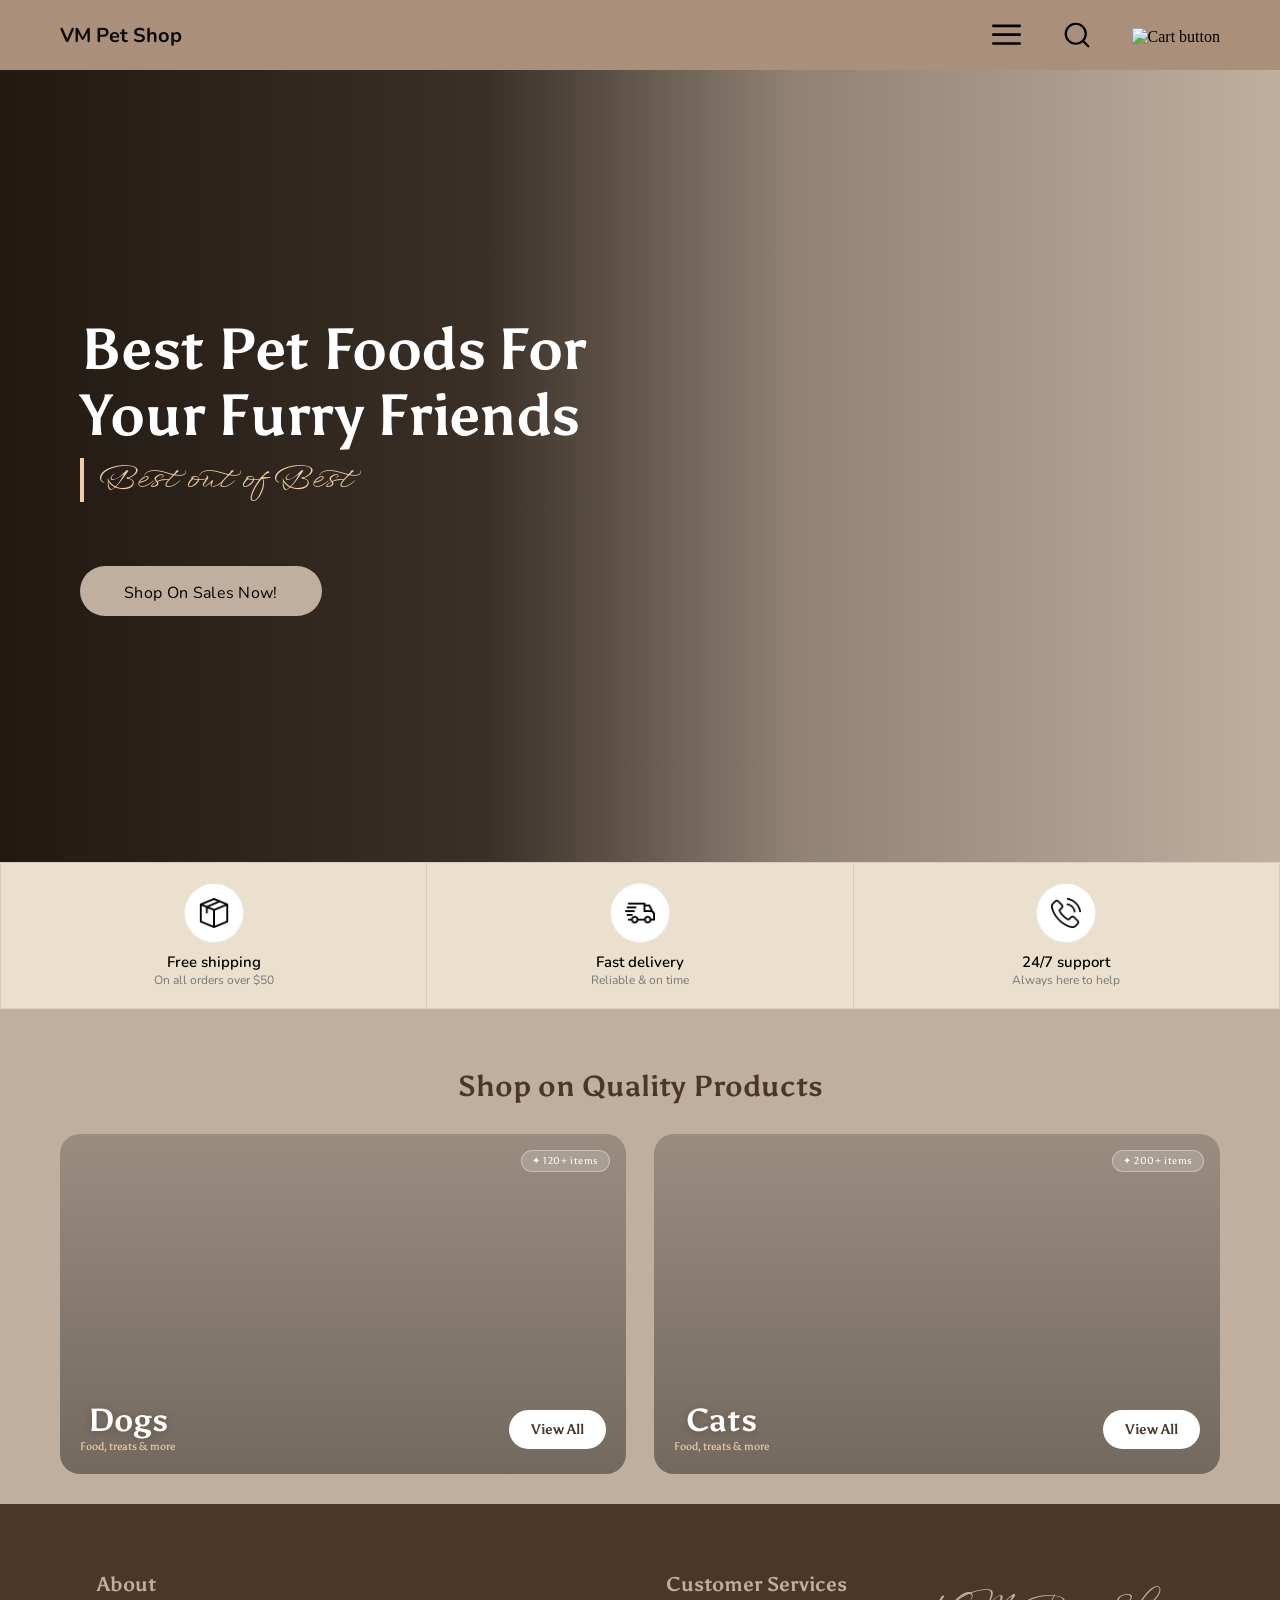
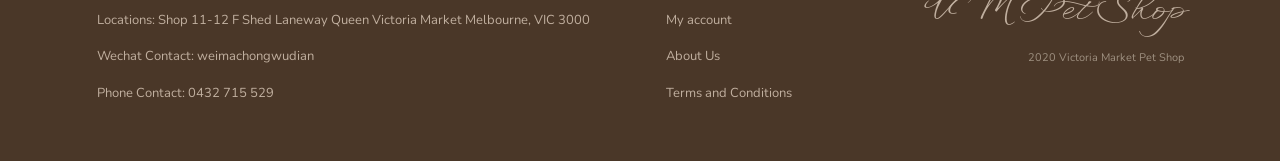
==== commit e1ba66de: "Js implementation for product detail Added product images for cat foods and updated product detail p" ====
--- a/index.html
+++ b/index.html
@@ -21,7 +21,9 @@
         <section id="hero-section">
             <h1>Best Pet Foods For Your Furry Friends</h1>
             <h3>Best out of Best</h3>
-            <button id="top-selling" class="btn--hero-section">Shop Now on Top Selling!</button>
+            <a href="on_sale.html">
+                <button id="top-selling" class="btn--hero-section">Shop On Sales Now!</button>
+            </a>
         </section>
 
         <section id="home-banner">
--- a/style.css
+++ b/style.css
@@ -19,7 +19,7 @@
     overflow-x: hidden;
 }
 
-header{
+header {
     position: sticky;
     top: 0;
     z-index: 10;
@@ -30,7 +30,9 @@
     padding: 0 20px;
 }
 
-h1, h2, h3 {
+h1,
+h2,
+h3 {
     color: var(--darkest-beige);
     font-family: 'Asul', sans-serif;
     margin-left: auto;
@@ -43,14 +45,17 @@
     margin-bottom: 20px;
 
 }
+
 h2 {
     font-size: clamp(1.5rem, 2vw, 3rem);
     margin-bottom: 30px;
 }
+
 h3 {
     font-size: clamp(1.2rem, 2vw, 3rem);
     margin-bottom: 50px;
 }
+
 p {
     font-size: clamp(0.9rem, 2vw, 1.5rem);
     font-family: 'Nunito', serif;
@@ -65,7 +70,7 @@
     background-color: var(--dark-beige);
     border: none;
     border-radius: 10px;
-    cursor:pointer;
+    cursor: pointer;
     width: fit-content;
     max-width: 400px;
     height: 50px;
@@ -76,14 +81,15 @@
 .product-containers {
     display: flex;
     flex-direction: column;
-    flex-wrap: wrap;    
+    flex-wrap: wrap;
     width: 100%;
     justify-content: space-around;
     gap: 20px;
 }
 
 /* Gradient overlay for category and product cards */
-.category-card::before, .product-card-img::before {
+.category-card::before,
+.product-card-img::before {
     content: '';
     position: absolute;
     inset: 0;
@@ -115,7 +121,9 @@
     gap: 20px;
 }
 
-#menu-icon, #cart-icon, #search-icon {
+#menu-icon,
+#cart-icon,
+#search-icon {
     width: 25px;
     height: 25px;
     cursor: pointer;
@@ -145,7 +153,10 @@
     .nav-icons {
         gap: 40px;
     }
-    #menu-icon, #cart-icon, #search-icon {
+
+    #menu-icon,
+    #cart-icon,
+    #search-icon {
         width: 30px;
         height: 30px;
     }
@@ -240,30 +251,31 @@
 
 /* Hero Section */
 #Home #hero-section {
-    background: linear-gradient(
-            to bottom,
-            rgba(30,18,10,0.35) 0%,
-            rgba(30,18,10,0.55) 65%,
-            rgba(20,12,6,1) 100%
-        ),
+    background: linear-gradient(to bottom,
+            rgba(30, 18, 10, 0.35) 0%,
+            rgba(30, 18, 10, 0.55) 65%,
+            rgba(20, 12, 6, 1) 100%),
         url('images/Dog_Cat_warm_color.jpg');
     background-size: cover;
     background-position: center;
-    margin : 0 -20px;
+    margin: 0 -20px;
     height: 50vh;
     display: flex;
     flex-direction: column;
     align-items: center;
-    justify-content: flex-end;   /* anchors content to bottom */
+    justify-content: flex-end;
+    /* anchors content to bottom */
     text-align: center;
     padding: 0 28px 40px;
     position: relative;
 }
-#hero-section h1, #hero-section h3{
-    color: var(--white);
-}
-
-#hero-section h1{
+
+#hero-section h1,
+#hero-section h3 {
+    color: var(--white);
+}
+
+#hero-section h1 {
     font-size: clamp(2.5rem, 3vw, 5rem);
     color: var(--white);
     margin: 0 0 10px;
@@ -272,7 +284,8 @@
     line-height: 1.15;
     letter-spacing: -0.01em;
 }
-#hero-section h3{
+
+#hero-section h3 {
     font-size: clamp(1.6rem, 4vw, 5rem);
     color: var(--light-orange);
     margin: 0 0 28px;
@@ -392,14 +405,15 @@
     align-items: stretch;
     margin: 0 -20px;
     background-color: var(--cream);
-    border: 1px solid rgba(0,0,0,0.08);
+    border: 1px solid rgba(0, 0, 0, 0.08);
     overflow: hidden;
 }
 
 .banner-cell {
     flex: 1;
     display: flex;
-    flex-direction: column;   /* stacks icon above text */
+    flex-direction: column;
+    /* stacks icon above text */
     align-items: center;
     justify-content: center;
     gap: 6px;
@@ -408,8 +422,8 @@
 }
 
 /* Divider between cells */
-.banner-cell + .banner-cell {
-    border-left: 1px solid rgba(0,0,0,0.08);
+.banner-cell+.banner-cell {
+    border-left: 1px solid rgba(0, 0, 0, 0.08);
 }
 
 .b-icon {
@@ -417,7 +431,7 @@
     height: 45px;
     border-radius: 50%;
     background: var(--white);
-    border: 1px solid rgba(0,0,0,0.08);
+    border: 1px solid rgba(0, 0, 0, 0.08);
     display: flex;
     align-items: center;
     justify-content: center;
@@ -444,7 +458,8 @@
 
 .home-image-end {
     display: block;
-    width: calc(100% + 40px); /* compensates for the 20px padding on each side */
+    width: calc(100% + 40px);
+    /* compensates for the 20px padding on each side */
     max-height: 160px;
     object-fit: cover;
     margin: 0 -20px;
@@ -463,14 +478,12 @@
         margin: 0 -60px;
         padding: 0 80px;
         /* directional gradient: dark left for text readability, clear right for image */
-        background: linear-gradient(
-            to right,
-            rgba(20,12,6,0.92) 0%,
-            rgba(20,12,6,0.78) 38%,
-            rgba(20,12,6,0.28) 62%,
-            rgba(20,12,6,0.00) 100%
-        ),
-        url('images/Dog_Cat_warm_color.jpg');
+        background: linear-gradient(to right,
+                rgba(20, 12, 6, 0.92) 0%,
+                rgba(20, 12, 6, 0.78) 38%,
+                rgba(20, 12, 6, 0.28) 62%,
+                rgba(20, 12, 6, 0.00) 100%),
+            url('images/Dog_Cat_warm_color.jpg');
         background-size: cover;
         background-position: center;
         align-items: flex-start;
@@ -569,7 +582,7 @@
     box-sizing: border-box;
 }
 
-#menu-page > section {
+#menu-page>section {
     flex: 1;
     display: flex;
     flex-direction: column;
@@ -587,7 +600,8 @@
     height: 22px;
     cursor: pointer;
     margin-bottom: 14px;
-    filter: brightness(0) invert(1);  /* changes color to white */
+    filter: brightness(0) invert(1);
+    /* changes color to white */
 }
 
 
@@ -604,7 +618,7 @@
 }
 
 #menu-page .sub-sections h2,
-#menu-page > h2 {
+#menu-page>h2 {
     color: var(--white);
     font-size: clamp(1.5rem, 4vw, 2rem);
     margin: 12px 0 4px;
@@ -715,23 +729,31 @@
 /* Product Grid */
 .product-grid {
     display: grid;
-    grid-template-columns: 1fr 1fr; /* 2 product columns */
+    grid-template-columns: 1fr 1fr;
+    /* 2 product columns */
     gap: 20px;
     padding: 14px
 }
 
 /* Product Card */
+.product-card-link {
+    text-decoration: none;
+    color: inherit;
+    display: block;
+}
+
 .product-card {
     background: var(--cream);
     border-radius: 12px;
-    overflow: hidden; /* hide image overflow */
+    overflow: hidden;
+    /* hide image overflow */
     display: flex;
     flex-direction: column;
 }
 
 .product-card-img {
     width: 100%;
-    height: 110px;
+    height: 220px;
     background: var(--cream);
     position: relative;
     overflow: hidden;
@@ -768,24 +790,22 @@
 }
 
 .product-card-info h3 {
-    font-size: clamp(1rem, 2vw, 2rem);
+    font-size: clamp(1rem, 2vw, 1.5rem);
     font-weight: 600;
     color: #3b3027;
-    margin-bottom: 4px;
+    margin: 4px 0;
     line-height: 1.3;
     text-align: left;
-    margin-left: 0;
-    margin-right: 0;
 }
 
 p.price {
-    font-size: clamp(0.8rem, 2vw, 1.5rem);
+    font-size: clamp(0.8rem, 2vw, 1.2rem);
     font-weight: 700;
     color: #3b3027;
 }
 
 .original-price {
-    font-size: clamp(0.6rem, 2vw, 1rem);
+    font-size: clamp(0.8rem, 2vw, 0.8rem);
     color: #9e9080;
     margin-left: 4px;
 }
@@ -816,12 +836,14 @@
     width: 140px;
     min-width: 140px;
     height: auto;
-    order: 2;  /* moves image to the right */
+    order: 2;
+    /* moves image to the right */
 }
 
 .product-card-row .product-card-info {
     flex: 1;
-    order: 1;  /* keeps info on the left */
+    order: 1;
+    /* keeps info on the left */
     display: flex;
     flex-direction: column;
     justify-content: center;
@@ -885,9 +907,11 @@
 /* ------------- Product Detail ------------- */
 
 #Product-detail main {
+    width: 100%;
     max-width: 480px;
     margin: 0 auto;
     padding-bottom: 48px;
+    box-sizing: border-box;
 }
 
 #Product-detail h1 {
@@ -1133,6 +1157,7 @@
 
 details {
     border-bottom: 1px solid var(--dark-beige);
+    width: 100%;
 }
 
 details:last-child {
@@ -1153,14 +1178,19 @@
     user-select: none;
 }
 
-details summary::-webkit-details-marker { display: none; }
-details summary::marker { display: none; }
+details summary::-webkit-details-marker {
+    display: none;
+}
+
+details summary::marker {
+    display: none;
+}
 
 details summary::after {
     content: '+';
     font-size: 20px;
     font-weight: 300;
-    color: var(--dark-beige);
+    color: var(--sub-texts);
     line-height: 1;
 }
 
@@ -1171,7 +1201,7 @@
 details p {
     font-size: 13px;
     color: var(--black);
-    line-height: 1.7;
+    line-height: 1.3;
     padding: 0 0 14px;
     margin: 0;
 }
@@ -1213,7 +1243,7 @@
 .cart-item-info h3 {
     font-size: 1rem;
     margin-bottom: 7px;
-    text-align: left;   
+    text-align: left;
     margin-top: 2px 2px;
 }
 
@@ -1558,4 +1588,4 @@
 
 .back-link a:hover {
     color: var(--darkest-beige);
-}
+}
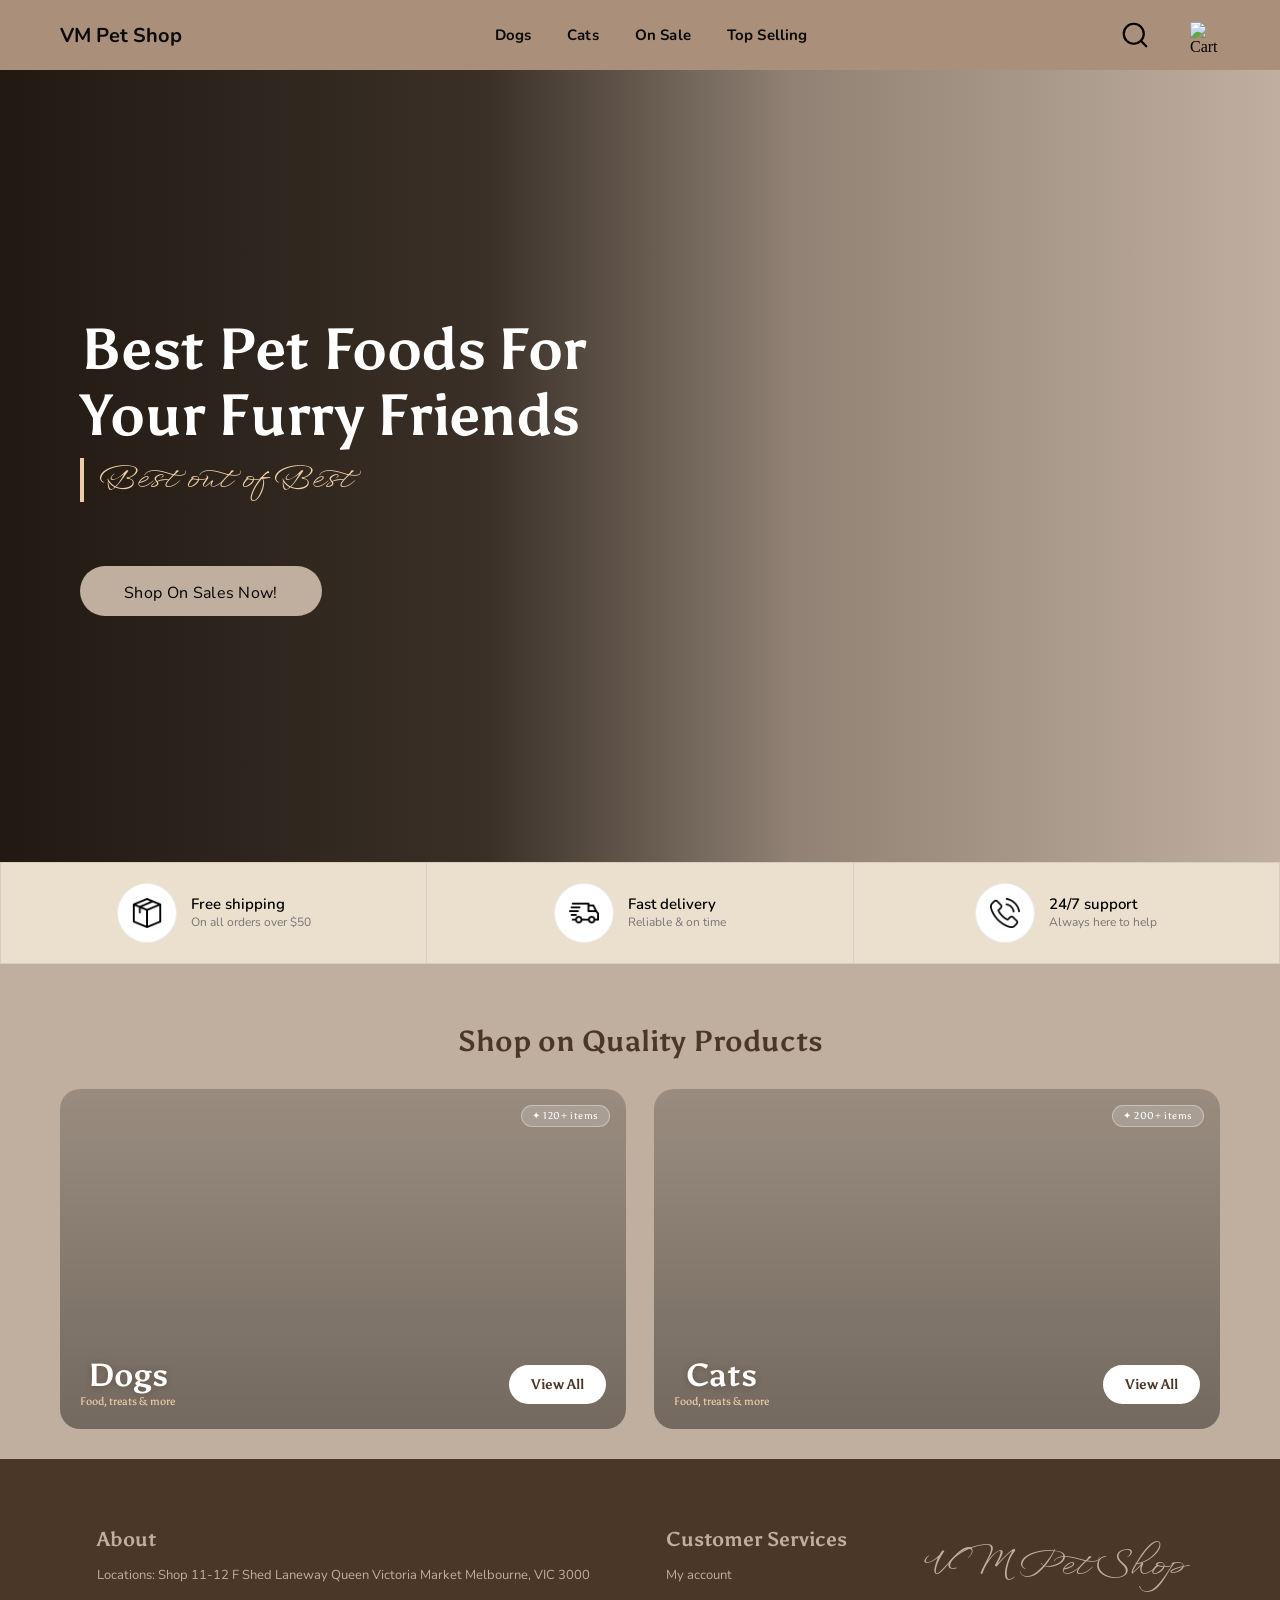
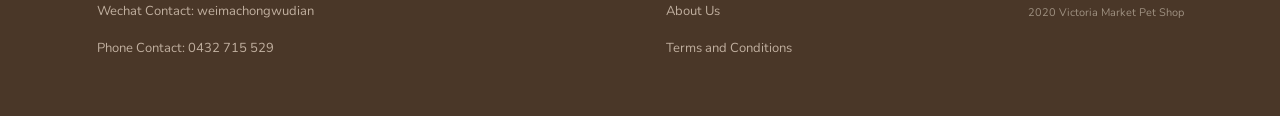
==== commit da6fd5c9: "Polish code structure Refactor index code structure, updated payment info" ====
--- a/index.html
+++ b/index.html
@@ -27,33 +27,33 @@
         </section>
 
         <section id="home-banner">
-        <div class="banner-cell">
-            <div class="b-icon">
-                <img src="images/icons/box.png" alt="Free Shipping Icon">
+            <div class="banner-cell">
+                <div class="b-icon">
+                    <img src="images/icons/box.png" alt="Free Shipping Icon">
+                </div>
+                <div class="b-text">
+                    <p class="b-title">Free shipping</p>
+                    <p class="b-sub">On all orders over $50</p>
+                </div>
             </div>
-            <div class="b-text">
-            <p class="b-title">Free shipping</p>
-            <p class="b-sub">On all orders over $50</p>
+            <div class="banner-cell">
+                <div class="b-icon">
+                    <img src="images/icons/delivery.png" alt="Fast Delivery Icon">
+                </div>
+                <div class="b-text">
+                    <p class="b-title">Fast delivery</p>
+                    <p class="b-sub">Reliable & on time</p>
+                </div>
             </div>
-        </div>
-        <div class="banner-cell">
-            <div class="b-icon">
-                <img src="images/icons/delivery.png" alt="Fast Delivery Icon">
+            <div class="banner-cell">
+                <div class="b-icon">
+                    <img src="images/icons/Phone.png" alt="24/7 Support Icon">
+                </div>
+                <div class="b-text">
+                    <p class="b-title">24/7 support</p>
+                    <p class="b-sub">Always here to help</p>
+                </div>
             </div>
-            <div class="b-text">
-            <p class="b-title">Fast delivery</p>
-            <p class="b-sub">Reliable & on time</p>
-            </div>
-        </div>
-        <div class="banner-cell">
-            <div class="b-icon">
-                <img src="images/icons/Phone.png" alt="24/7 Support Icon">
-            </div>
-            <div class="b-text">
-            <p class="b-title">24/7 support</p>
-            <p class="b-sub">Always here to help</p>
-            </div>
-        </div>
         </section>
 
         <section>
--- a/style.css
+++ b/style.css
@@ -129,6 +129,34 @@
     cursor: pointer;
 }
 
+.cart-icon-wrapper {
+    position: relative;
+    display: inline-flex;
+}
+
+#cart-badge {
+    position: absolute;
+    bottom: -3px;
+    left: -3px;
+    background: #c0392b;
+    color: var(--white);
+    font-size: 9px;
+    font-weight: 700;
+    min-width: 15px;
+    height: 15px;
+    border-radius: 50%;
+    display: flex;
+    align-items: center;
+    justify-content: center;
+    font-family: 'Nunito', sans-serif;
+    line-height: 1;
+    pointer-events: none;
+}
+
+#cart-badge.hidden {
+    display: none;
+}
+
 nav a {
     text-decoration: none;
     color: inherit;
@@ -142,12 +170,42 @@
     font-size: 20px;
     font-weight: 700;
     color: var(--black)
+}
+
+.nav-links {
+    display: none;
 }
 
 @media (min-width: 1024px) {
     nav {
         padding: 0 60px;
         height: 70px;
+    }
+
+    .nav-links {
+        display: flex;
+        align-items: center;
+        gap: 36px;
+        flex: 1;
+        justify-content: center;
+    }
+
+    .nav-links a {
+        font-family: 'Nunito', sans-serif;
+        font-size: 15px;
+        font-weight: 700;
+        color: var(--black);
+        text-decoration: none;
+        letter-spacing: 0.01em;
+        transition: color 0.15s;
+    }
+
+    .nav-links a:hover {
+        color: var(--darkest-beige);
+    }
+
+    .nav-menu-link {
+        display: none;
     }
 
     .nav-icons {
@@ -162,6 +220,35 @@
     }
 }
 
+
+/* Cart notification toast */
+#cart-notification {
+    position: fixed;
+    top: 60px;
+    left: 0;
+    right: 0;
+    text-align: center;
+    padding: 8px;
+    background: var(--darkest-beige);
+    color: var(--white);
+    font-family: 'Nunito', sans-serif;
+    font-size: 14px;
+    font-weight: 600;
+    z-index: 100;
+    opacity: 0;
+    pointer-events: none;
+    transition: opacity 0.3s ease;
+}
+
+#cart-notification.show {
+    opacity: 1;
+}
+
+@media (min-width: 1024px) {
+    #cart-notification {
+        top: 70px;
+    }
+}
 
 /* -------------    Footer Section    ------------- */
 footer {
@@ -547,7 +634,13 @@
 
     .banner-cell {
         padding: 20px 24px;
-        gap: 10px;
+        gap: 14px;
+        flex-direction: row;
+        text-align: left;
+    }
+
+    .b-text {
+        align-self: center;
     }
 
     .b-icon {
@@ -589,10 +682,10 @@
 }
 
 #menu-page .categories {
-    flex: 1;
     display: flex;
     flex-direction: column;
-    justify-content: space-around;
+    gap: 4px;
+    padding-top: 8px;
 }
 
 #menu-page img {
@@ -629,30 +722,52 @@
     display: flex;
     align-items: center;
     justify-content: center;
-    gap: 8px;
     cursor: pointer;
+    padding: 4px 0;
+    position: relative;
 }
 
 .section-header h2 {
     margin-bottom: 0;
+    text-align: center;
 }
 
 .chevron {
-    color: var(--white);
-    font-size: 14px;
-    margin-top: 10px;
-    font-family: 'Nunito', serif;
+    width: 9px;
+    height: 9px;
+    border-right: 2.5px solid var(--white);
+    border-bottom: 2.5px solid var(--white);
+    transform: rotate(45deg);
+    transition: transform 0.25s ease;
+    margin-left: 10px;
+}
+
+.sub-sections.open .chevron {
+    transform: rotate(-135deg);
 }
 
 #menu-page ul {
     list-style: none;
     padding: 0;
-    margin: 0 0 10px;
+    margin: 0;
+    max-height: 0;
+    overflow: hidden;
+    transition: max-height 0.3s ease;
+}
+
+#menu-page .sub-sections.open ul {
+    max-height: 200px;
+    margin-bottom: 8px;
 }
 
 #menu-page ul li {
     text-align: center;
     padding: 5px 0;
+}
+
+#menu-page a {
+    text-decoration: none;
+    color: inherit;
 }
 
 #menu-page ul li a {
@@ -682,6 +797,11 @@
     color: rgba(255, 255, 255, 0.45);
 }
 
+menu a {
+    text-decoration: none;
+    color: inherit;
+}
+
 /* -------------    Product List    ------------- */
 
 
@@ -691,9 +811,10 @@
 }
 
 .page-heading h1 {
+    font-size: clamp(1.8rem, 3vw, 2.5rem);
     font-weight: 600;
     color: var(--darkest-beige);
-    margin-bottom: 2px;
+    margin: 20px 0;
 }
 
 .product-count {
@@ -736,19 +857,68 @@
 }
 
 /* Product Card */
-.product-card-link {
-    text-decoration: none;
-    color: inherit;
-    display: block;
-}
-
 .product-card {
     background: var(--cream);
     border-radius: 12px;
     overflow: hidden;
-    /* hide image overflow */
     display: flex;
     flex-direction: column;
+}
+
+.product-card-img-link {
+    display: block;
+    text-decoration: none;
+}
+
+.product-card-right {
+    display: flex;
+    flex-direction: column;
+    flex: 1;
+}
+
+.product-card-link {
+    text-decoration: none;
+    color: inherit;
+    display: flex;
+    flex-direction: column;
+    flex: 1;
+}
+
+.card-btn-row {
+    display: flex;
+    flex-direction: column;
+    gap: 6px;
+    margin: 0 10px 10px;
+}
+
+.card-add-btn,
+.card-view-btn {
+    padding: 8px 0;
+    width: 100%;
+    max-width: 1440px;
+    font-size: clamp(0.75rem, 1.3vw, 0.9rem);
+    font-family: 'Nunito', sans-serif;
+    font-weight: 700;
+    border-radius: 8px;
+    cursor: pointer;
+    height: auto;
+    margin: 0;
+    text-align: center;
+    box-sizing: border-box;
+}
+
+.card-add-btn {
+    background: var(--darkest-beige);
+    color: var(--white);
+    border: none;
+}
+
+.card-view-btn {
+    background: transparent;
+    color: var(--darkest-beige);
+    border: 1.5px solid var(--darkest-beige);
+    text-decoration: none;
+    display: block;
 }
 
 .product-card-img {
@@ -785,28 +955,32 @@
 }
 
 .product-card-info {
-    padding: 10px;
+    padding: 20px;
     text-align: left;
 }
 
 .product-card-info h3 {
     font-size: clamp(1rem, 2vw, 1.5rem);
-    font-weight: 600;
+    font-weight: 700;
     color: #3b3027;
     margin: 4px 0;
     line-height: 1.3;
     text-align: left;
 }
 
-p.price {
-    font-size: clamp(0.8rem, 2vw, 1.2rem);
-    font-weight: 700;
-    color: #3b3027;
+.product-card-info p {
+    margin: 0;
+}
+
+.product-card-info .price {
+    font-size: clamp(0.8rem, 2vw, 1rem);
+    font-weight: 600;
 }
 
 .original-price {
-    font-size: clamp(0.8rem, 2vw, 0.8rem);
+    font-size: clamp(0.65rem, 2vw, 0.7rem);
     color: #9e9080;
+    font-weight: 500;
     margin-left: 4px;
 }
 
@@ -849,6 +1023,29 @@
     justify-content: center;
 }
 
+/* Row layout when rendered via renderProductCard (img-link + card-right structure) */
+.product-card-row .product-card-img-link {
+    width: 140px;
+    min-width: 140px;
+    order: 2;
+    flex-shrink: 0;
+}
+
+.product-card-row .product-card-img-link .product-card-img {
+    width: 100%;
+    height: 100%;
+    order: unset;
+}
+
+.product-card-row .product-card-right {
+    order: 1;
+    flex: 1;
+    display: flex;
+    flex-direction: column;
+    justify-content: center;
+}
+
+
 /* Divider between categories */
 .category-divider {
     height: 1px;
@@ -856,52 +1053,52 @@
     margin: 8px 14px 0;
 }
 
-/* Carousel */
-.carousel-controls {
-    display: flex;
-    align-items: center;
-    gap: 6px;
-    margin-top: 10px;
-}
-
-.carousel-btn {
-    background: rgba(59, 48, 39, 0.12);
-    border: none;
-    border-radius: 50%;
-    width: 24px;
-    height: 24px;
-    font-size: 13px;
-    color: #3b3027;
-    cursor: pointer;
-    display: flex;
-    align-items: center;
-    justify-content: center;
-}
-
-.carousel-dots {
-    display: flex;
-    align-items: center;
-    gap: 4px;
-}
-
-.dot {
-    width: 6px;
-    height: 6px;
-    border-radius: 50%;
-    background: #b0a898;
-}
-
-.dot-active {
-    background: #3b3027;
-    width: 14px;
-    border-radius: 4px;
-}
-
-.dots-bottom {
-    position: absolute;
-    bottom: 8px;
-    left: 50%;
-    transform: translateX(-50%);
+
+/* ------------- Product List + On Sale: wide screen ------------- */
+@media (min-width: 1024px) {
+    #Product-list main,
+    #on-sale-page main {
+        max-width: 1440px;
+        width: 100%;
+        margin: 0 auto;
+        padding: 0 60px;
+        box-sizing: border-box;
+    }
+
+    #Product-list .product-grid,
+    #on-sale-page .product-grid {
+        grid-template-columns: repeat(3, 1fr);
+        padding: 14px 0;
+    }
+
+    /* Desktop: card goes horizontal — image left, right column stacks info + button */
+    #Product-list .product-card,
+    #on-sale-page .product-card {
+        flex-direction: row;
+        min-height: 140px;
+    }
+
+    #Product-list .product-card .product-card-img-link,
+    #on-sale-page .product-card .product-card-img-link {
+        width: 140px;
+        min-width: 140px;
+    }
+
+    #Product-list .product-card .product-card-img,
+    #on-sale-page .product-card .product-card-img {
+        width: 100%;
+        height: 100%;
+    }
+
+    #Product-list .product-card .product-card-info,
+    #on-sale-page .product-card .product-card-info {
+        justify-content: center;
+    }
+
+    #Product-list .card-btn-row,
+    #on-sale-page .card-btn-row {
+        flex-direction: row;
+    }
 }
 
 /* ------------- Product Detail ------------- */
@@ -915,7 +1112,7 @@
 }
 
 #Product-detail h1 {
-    font-size: 20px;
+    font-size: clamp(1.6rem, 4vw, 2.2rem);
     text-align: left;
     margin: 0;
     padding: 0;
@@ -1206,23 +1403,64 @@
     margin: 0;
 }
 
+/* ------------- Product Detail: wide screen ------------- */
+@media (min-width: 768px) {
+    #Product-detail main {
+        max-width: 960px;
+    }
+
+    .detail-content {
+        flex-direction: row;
+        align-items: flex-start;
+        gap: 40px;
+        padding: 24px 0 28px;
+    }
+
+    .product-img {
+        flex: 0 0 44%;
+        height: 420px;
+    }
+
+    .product-info {
+        flex: 1;
+        gap: 14px;
+    }
+
+    .product-description {
+        margin: 0 0 4px;
+    }
+
+    .related-products {
+        display: grid;
+        grid-template-columns: 1fr 1fr;
+        gap: 10px;
+    }
+
+    .related-products h2 {
+        grid-column: 1 / -1;
+    }
+
+    .related-products .product-card-row {
+        margin: 0;
+    }
+}
+
 /* ------------- Shopping Cart ------------- */
 .cart-section {
-    padding: 20px 0;
-}
-
-.cart-section h1 {
-    text-align: left;
-    font-size: clamp(1.1rem, 2vw, 1.5rem);
-    margin-bottom: 16px;
-    padding-bottom: 16px;
+    padding-bottom: 10px;
+}
+
+#cart-title {
+    text-align: center;
+    font-size: clamp(1.8rem, 3vw, 2.5rem);
+    margin: 20px 0;
 }
 
 .cart-item {
     display: flex;
     align-items: center;
     gap: 12px;
-    background: var(--white);
+    background: var(--cream);
     border-radius: 12px;
     padding: 12px;
     margin-bottom: 12px;
@@ -1231,13 +1469,15 @@
 .cart-item img {
     width: 70px;
     height: 70px;
-    border-radius: 50%;
     object-fit: cover;
     flex-shrink: 0;
 }
 
-.cart-item-info {
+.cart-item-body {
     flex: 1;
+    display: flex;
+    flex-direction: column;
+    gap: 8px;
 }
 
 .cart-item-info h3 {
@@ -1258,18 +1498,55 @@
     font-weight: 700;
 }
 
+.cart-item-meta {
+    display: flex;
+    flex-direction: row;
+    gap: 12px;
+}
+
 .cart-item-actions {
     display: flex;
-    flex-direction: column;
+    flex-direction: row;
     gap: 8px;
-    align-items: flex-end;
-}
-
-.cart-item-actions a {
-    font-size: 0.8rem;
+}
+
+.cart-item-actions button {
+    font-family: 'Nunito', sans-serif;
+    font-size: 0.78rem;
+    font-weight: 600;
+    padding: 5px 14px;
+    border-radius: 20px;
+    cursor: pointer;
+    margin: 0;
+    height: auto;
+    min-height: unset;
+    width: auto;
+    max-width: unset;
+    transition: background-color 0.15s, color 0.15s;
+}
+
+.cart-item-actions .edit-item {
+    background: transparent;
+    border: 1.5px solid var(--dark-beige);
+    color: var(--darkest-beige);
+}
+
+.cart-item-actions .edit-item:hover {
+    background: var(--darkest-beige);
+    color: var(--white);
+    border-color: var(--darkest-beige);
+}
+
+.cart-item-actions .remove-item {
+    background: transparent;
+    border: 1.5px solid var(--dark-beige);
     color: var(--dark-beige);
-    text-decoration: none;
-    font-family: 'Nunito', serif;
+}
+
+.cart-item-actions .remove-item:hover {
+    background: #c0392b;
+    color: var(--white);
+    border-color: #c0392b;
 }
 
 /* Order Summary */
@@ -1342,6 +1619,68 @@
     margin-bottom: 16px;
 }
 
+@media (min-width: 768px) {
+    #cart-page main {
+        max-width: 1440px;
+        margin: 0 auto;
+    }
+
+    .cart-body {
+        display: flex;
+        flex-direction: row;
+        gap: 24px;
+        align-items: flex-start;
+    }
+
+    .cart-section {
+        flex: 1;
+        padding-top: 0;
+        align-self: flex-start;
+        
+    }
+    .cart-item {
+        border-radius: 16px;
+    }
+
+    .cart-item-body {
+        flex-direction: row;
+        align-items: center;
+    }
+
+    .cart-item-body .cart-item-info {
+        flex: 1;
+    }
+
+    .cart-item-actions {
+        flex-direction: column;
+        align-items: flex-end;
+        flex-shrink: 0;
+        margin-left: auto;
+    }
+    .order-summary {
+        width: 320px;
+        margin: 0 auto;
+        padding-top: 0;
+
+    }
+
+    #recommended-section {
+        display: flex;
+        flex-direction: row;
+        flex-wrap: wrap;
+        gap: 12px;
+    }
+
+    #recommended-section h2 {
+        width: 100%;
+    }
+
+    #recommended-section article {
+        flex: 1 1 calc(50% - 6px);
+        margin: 0;
+    }
+}
+
 /* ------------- Payment Page ------------- */
 
 #payment-page main {
@@ -1350,9 +1689,36 @@
     padding-bottom: 48px;
 }
 
+.payment-body {
+    display: flex;
+    flex-direction: column;
+}
+
+@media (min-width: 768px) {
+    #payment-page main {
+        max-width: 1100px;
+    }
+
+    .payment-body {
+        flex-direction: row;
+        gap: 24px;
+        align-items: flex-start;
+    }
+
+    .payment-left {
+        flex: 1;
+    }
+
+    .payment-right {
+        flex: 0 0 360px;
+        position: sticky;
+        top: 80px;
+    }
+}
+
 #payment-page h1 {
-    font-size: clamp(1.8rem, 4vw, 2.5rem);
-    margin: 12px 0 20px;
+    font-size: clamp(1.8rem, 3vw, 2.5rem);
+    margin: 20px 0;
     text-align: center;
 }
 
@@ -1404,6 +1770,16 @@
     margin: 0;
     flex-shrink: 0;
     margin-left: 12px;
+}
+
+.summary-item-img {
+    width: 52px;
+    height: 52px;
+    object-fit: contain;
+    border-radius: 8px;
+    background: var(--cream);
+    flex-shrink: 0;
+    margin-right: 10px;
 }
 
 .summary-item-info {
@@ -1512,6 +1888,8 @@
     display: flex;
     align-items: center;
     justify-content: center;
+    text-align: center;
+    width: 100%;
     gap: 8px;
     padding: 12px 10px;
     border: 1.5px solid var(--light-beige);
@@ -1539,6 +1917,11 @@
     color: var(--darkest-beige);
 }
 
+.method-tab img {
+    height: 30px;
+    border-radius: 10px;
+}
+
 .payment-hidden {
     display: none;
 }
@@ -1552,6 +1935,7 @@
     margin: 0;
 }
 
+
 /* Place Order Button */
 .place-order-btn {
     width: 100%;
@@ -1588,4 +1972,81 @@
 
 .back-link a:hover {
     color: var(--darkest-beige);
+}
+
+/* ------------- Order Confirmation Overlay ------------- */
+.order-overlay {
+    position: fixed;
+    inset: 0;
+    background: rgba(0, 0, 0, 0.55);
+    display: flex;
+    align-items: center;
+    justify-content: center;
+    z-index: 200;
+    opacity: 1;
+    transition: opacity 0.25s ease;
+}
+
+.order-overlay.hidden {
+    display: none;
+}
+
+.order-overlay-card {
+    background: var(--darkest-beige);
+    border-radius: 20px;
+    padding: 36px 28px 28px;
+    width: 260px;
+    display: flex;
+    flex-direction: column;
+    align-items: center;
+    gap: 10px;
+    box-shadow: 0 12px 40px rgba(0, 0, 0, 0.3);
+}
+
+.order-overlay-icon {
+    width: 56px;
+    height: 56px;
+    border: 2.5px solid var(--light-beige);
+    border-radius: 50%;
+    display: flex;
+    align-items: center;
+    justify-content: center;
+    font-size: 26px;
+    color: var(--light-beige);
+    margin-bottom: 6px;
+}
+
+.order-overlay-title {
+    font-family: 'Asul', sans-serif;
+    font-size: 1.15rem;
+    font-weight: 700;
+    color: var(--white);
+    text-align: center;
+    margin: 0;
+}
+
+.order-overlay-subtitle {
+    font-family: 'Nunito', sans-serif;
+    font-size: 0.95rem;
+    color: var(--light-beige);
+    text-align: center;
+    margin: 0;
+}
+
+.order-overlay-btn {
+    margin-top: 12px;
+    display: inline-block;
+    background: var(--white);
+    color: var(--darkest-beige);
+    font-family: 'Nunito', sans-serif;
+    font-size: 0.85rem;
+    font-weight: 700;
+    padding: 8px 28px;
+    border-radius: 50px;
+    text-decoration: none;
+    transition: background 0.15s;
+}
+
+.order-overlay-btn:hover {
+    background: var(--cream);
 }
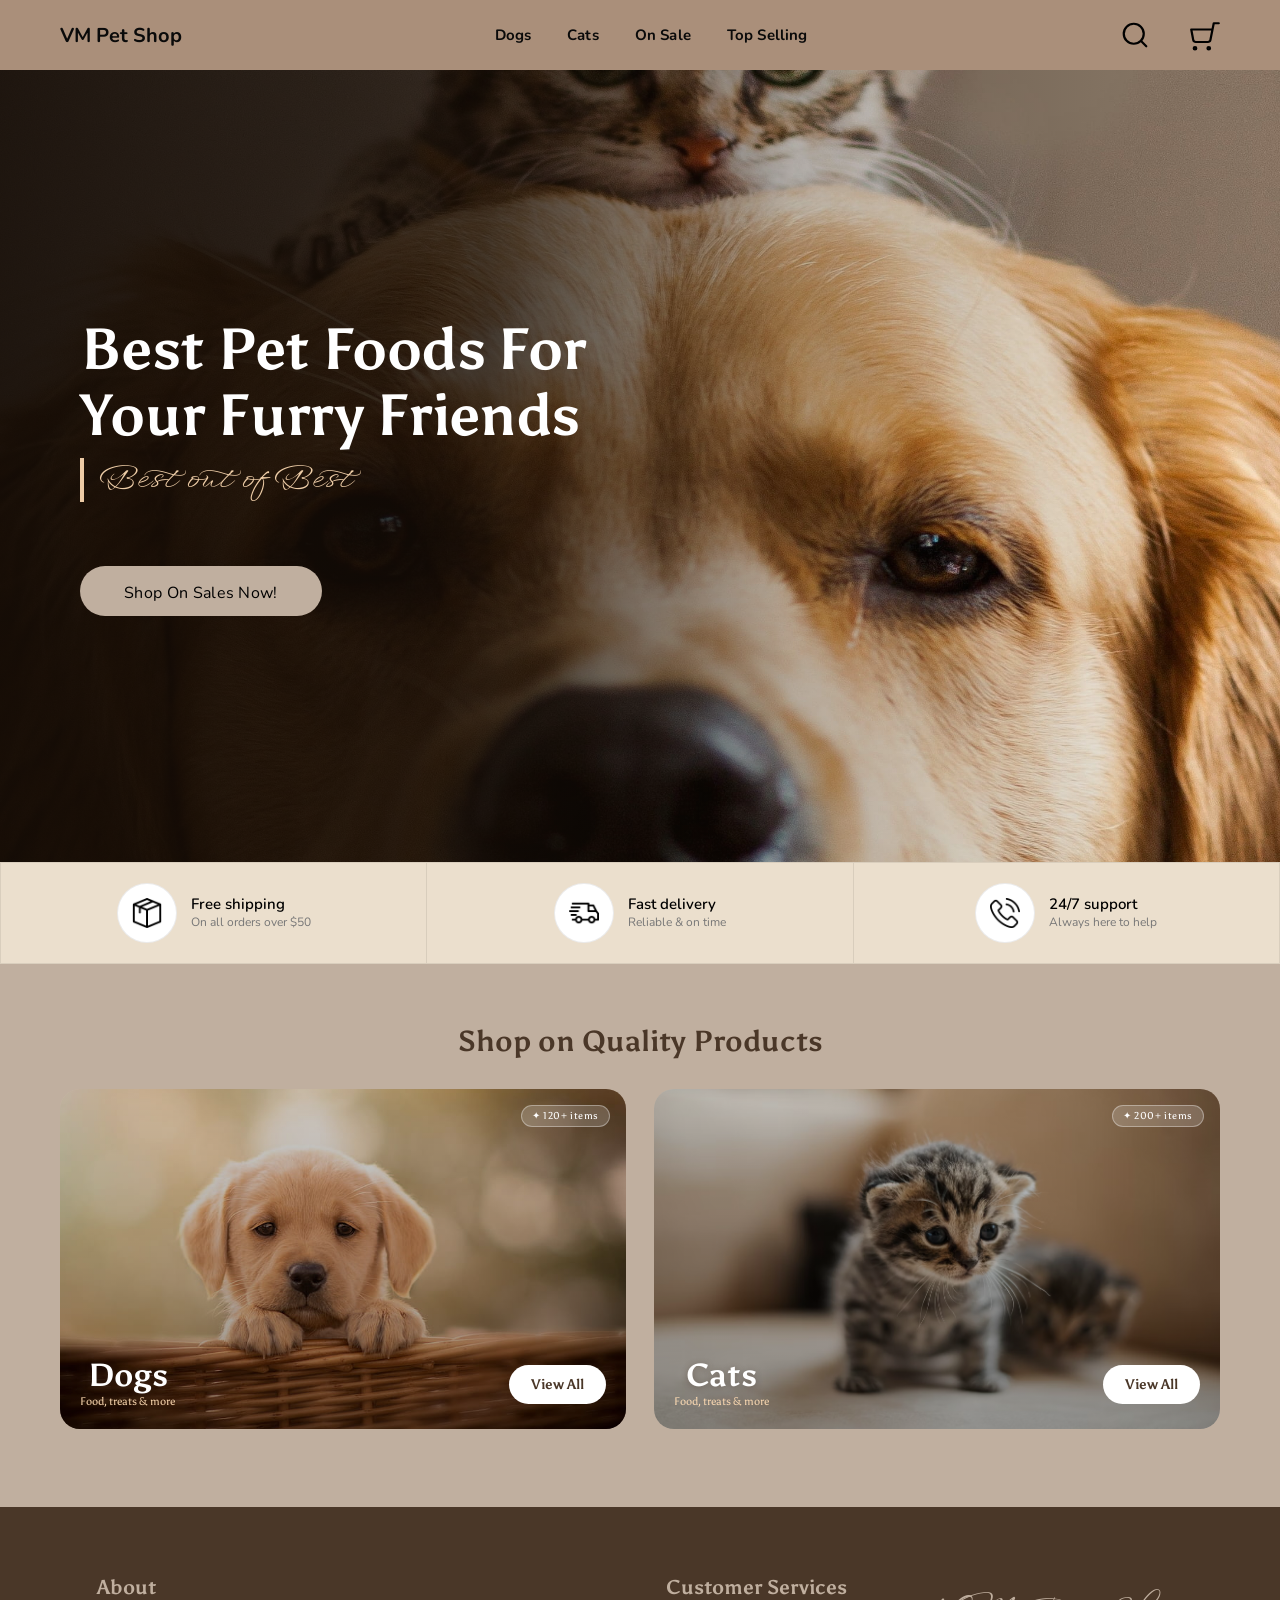
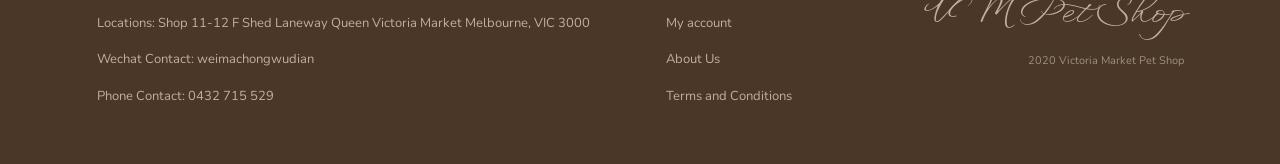
==== commit ae74de7d: "Refactor code structure for improved readability and maintainability" ====
--- a/index.html
+++ b/index.html
@@ -87,7 +87,7 @@
             </div>
         </section>
 
-        <img class="home-image-end" src="images/dog_cat_img1.svg" alt="dog and cat cuddling image">
+        <img class="home-image-end" src="images/backgrounds/dog_cat_img1.svg" alt="dog and cat cuddling image">
     </main>
 
     <footer>
--- a/style.css
+++ b/style.css
@@ -4,7 +4,7 @@
     --light-beige: rgba(192, 175, 159, 1);
     --cream: rgb(235, 223, 205);
     --dark-beige: rgba(170, 143, 122, 1);
-    --sub-texts: rgb(105, 88, 74);
+    --sub-texts: rgb(78, 67, 58);
     --darkest-beige: rgba(74, 55, 40, 1);
     --black: rgba(10, 10, 10, 1);
     --light-orange: rgba(255, 220, 180, 0.92);
@@ -27,7 +27,7 @@
 
 main {
     flex: 1;
-    padding: 0 20px;
+    padding: 0 20px 48px;
 }
 
 h1,
@@ -336,13 +336,17 @@
 
 /* -------------    HOME    ------------- */
 
+#Home main {
+    padding-bottom: 0;
+}
+
 /* Hero Section */
 #Home #hero-section {
     background: linear-gradient(to bottom,
             rgba(30, 18, 10, 0.35) 0%,
             rgba(30, 18, 10, 0.55) 65%,
             rgba(20, 12, 6, 1) 100%),
-        url('images/Dog_Cat_warm_color.jpg');
+        url('images/backgrounds/Dog_Cat_warm_color.jpg');
     background-size: cover;
     background-position: center;
     margin: 0 -20px;
@@ -357,10 +361,6 @@
     position: relative;
 }
 
-#hero-section h1,
-#hero-section h3 {
-    color: var(--white);
-}
 
 #hero-section h1 {
     font-size: clamp(2.5rem, 3vw, 5rem);
@@ -416,11 +416,11 @@
 }
 
 .category-card.view-dogs {
-    background-image: url('images/category_card_dog.png');
+    background-image: url('images/backgrounds/category_card_dog.png');
 }
 
 .category-card.view-cats {
-    background-image: url('images/category_card_cat.png');
+    background-image: url('images/backgrounds/category_card_cat.png');
 }
 
 .card-tag {
@@ -556,7 +556,7 @@
     #Home main {
         width: 100%;
         margin: 0 auto;
-        padding: 0 60px;
+        padding: 0 60px 48px;
         box-sizing: border-box;
     }
 
@@ -570,7 +570,7 @@
                 rgba(20, 12, 6, 0.78) 38%,
                 rgba(20, 12, 6, 0.28) 62%,
                 rgba(20, 12, 6, 0.00) 100%),
-            url('images/Dog_Cat_warm_color.jpg');
+            url('images/backgrounds/Dog_Cat_warm_color.jpg');
         background-size: cover;
         background-position: center;
         align-items: flex-start;
@@ -587,7 +587,7 @@
     }
 
     #Home #hero-section h3 {
-        font-size: clamp(1.8rem, 2.5vw, 3rem);
+        font-size: clamp(2rem, 2.5vw, 3rem);
         text-align: left;
         margin-left: 0;
         margin-right: 0;
@@ -818,7 +818,7 @@
 }
 
 .product-count {
-    font-size: 11px;
+    font-size: 13px;
     color: var(--sub-texts);
 }
 
@@ -911,6 +911,11 @@
     background: var(--darkest-beige);
     color: var(--white);
     border: none;
+    transition: background-color 0.15s;
+}
+
+.card-add-btn:hover {
+    background: var(--dark-beige);
 }
 
 .card-view-btn {
@@ -933,12 +938,13 @@
     width: 100%;
     height: 100%;
     object-fit: cover;
+    transition: transform 0.08s;
 }
 
 .product-card:hover .product-card-img img {
-    position: relative;
-    z-index: 1;
-}
+    transform: scale(1.05);
+}
+
 
 .sale-badge {
     position: absolute;
@@ -1061,7 +1067,7 @@
         max-width: 1440px;
         width: 100%;
         margin: 0 auto;
-        padding: 0 60px;
+        padding: 0 60px 48px;
         box-sizing: border-box;
     }
 
@@ -1218,7 +1224,7 @@
 
 .size {
     margin: 0;
-    font-size: 12px;
+    font-size: 13px;
     color: var(--black);
     font-family: 'Nunito', sans-serif;
 }
@@ -1233,7 +1239,6 @@
     flex: 1;
     border-radius: 10px;
     padding: 10px 6px;
-    font-size: 13px;
     font-weight: 600;
     text-align: center;
 }
@@ -1241,7 +1246,7 @@
 /* ── Button base override ── */
 #Product-detail button {
     font-family: 'Nunito', sans-serif;
-    font-size: 12px;
+    font-size: 13px;
     padding: 6px 13px;
     height: auto;
     min-height: unset;
@@ -1446,6 +1451,10 @@
 }
 
 /* ------------- Shopping Cart ------------- */
+#cart-page main {
+    padding-top: 20px;
+}
+
 .cart-section {
     padding-bottom: 10px;
 }
@@ -1489,7 +1498,7 @@
 
 .cart-item-info p {
     font-size: 0.85rem;
-    color: var(--dark-beige);
+    color: var(--sub-texts);
     margin: 2px 0;
 }
 
@@ -1527,7 +1536,7 @@
 
 .cart-item-actions .edit-item {
     background: transparent;
-    border: 1.5px solid var(--dark-beige);
+    border: 1.5px solid var(--darkest-beige);
     color: var(--darkest-beige);
 }
 
@@ -1539,8 +1548,8 @@
 
 .cart-item-actions .remove-item {
     background: transparent;
-    border: 1.5px solid var(--dark-beige);
-    color: var(--dark-beige);
+    border: 1.5px solid #c0392b;
+    color: #c0392b;
 }
 
 .cart-item-actions .remove-item:hover {
@@ -1560,7 +1569,7 @@
 
 .items-selected {
     font-size: 0.9rem;
-    color: var(--dark-beige);
+    color: var(--sub-texts);
     margin-bottom: 12px;
 }
 
@@ -1598,14 +1607,16 @@
 }
 
 .checkout-btn {
+    display: block;
     width: 100%;
+    max-width: 100%;
     background: var(--darkest-beige);
     color: var(--white);
     border-radius: 50px;
     font-size: 1rem;
     font-weight: 700;
     height: 48px;
-    margin-top: 16px;
+    margin: 16px auto 0;
 }
 
 /* Recommended Products */
@@ -1623,6 +1634,8 @@
     #cart-page main {
         max-width: 1440px;
         margin: 0 auto;
+        padding: 20px 40px 48px;
+        box-sizing: border-box;
     }
 
     .cart-body {
@@ -1681,6 +1694,12 @@
     }
 }
 
+@media (min-width: 1024px) {
+    #cart-page main {
+        padding: 20px 60px 48px;
+    }
+}
+
 /* ------------- Payment Page ------------- */
 
 #payment-page main {
@@ -1724,7 +1743,7 @@
 
 /* White card sections */
 .payment-card {
-    background: var(--white);
+    background: var(--cream);
     border-radius: 16px;
     padding: 20px;
     margin-bottom: 16px;
@@ -1854,12 +1873,12 @@
 }
 
 .form-group input {
-    border: 1.5px solid var(--cream);
+    border: 1.5px solid var(--white);
     border-radius: 10px;
     padding: 10px 12px;
     font-family: 'Nunito', sans-serif;
     font-size: 0.9rem;
-    background: var(--cream);
+    background: var(--white);
     color: var(--darkest-beige);
     outline: none;
     box-sizing: border-box;
@@ -1964,14 +1983,14 @@
 }
 
 .back-link a {
-    color: var(--dark-beige);
+    color: var(--darkest-beige);
     text-decoration: none;
     font-family: 'Nunito', sans-serif;
     font-weight: 600;
 }
 
 .back-link a:hover {
-    color: var(--darkest-beige);
+    color: var(--dark-beige);
 }
 
 /* ------------- Order Confirmation Overlay ------------- */
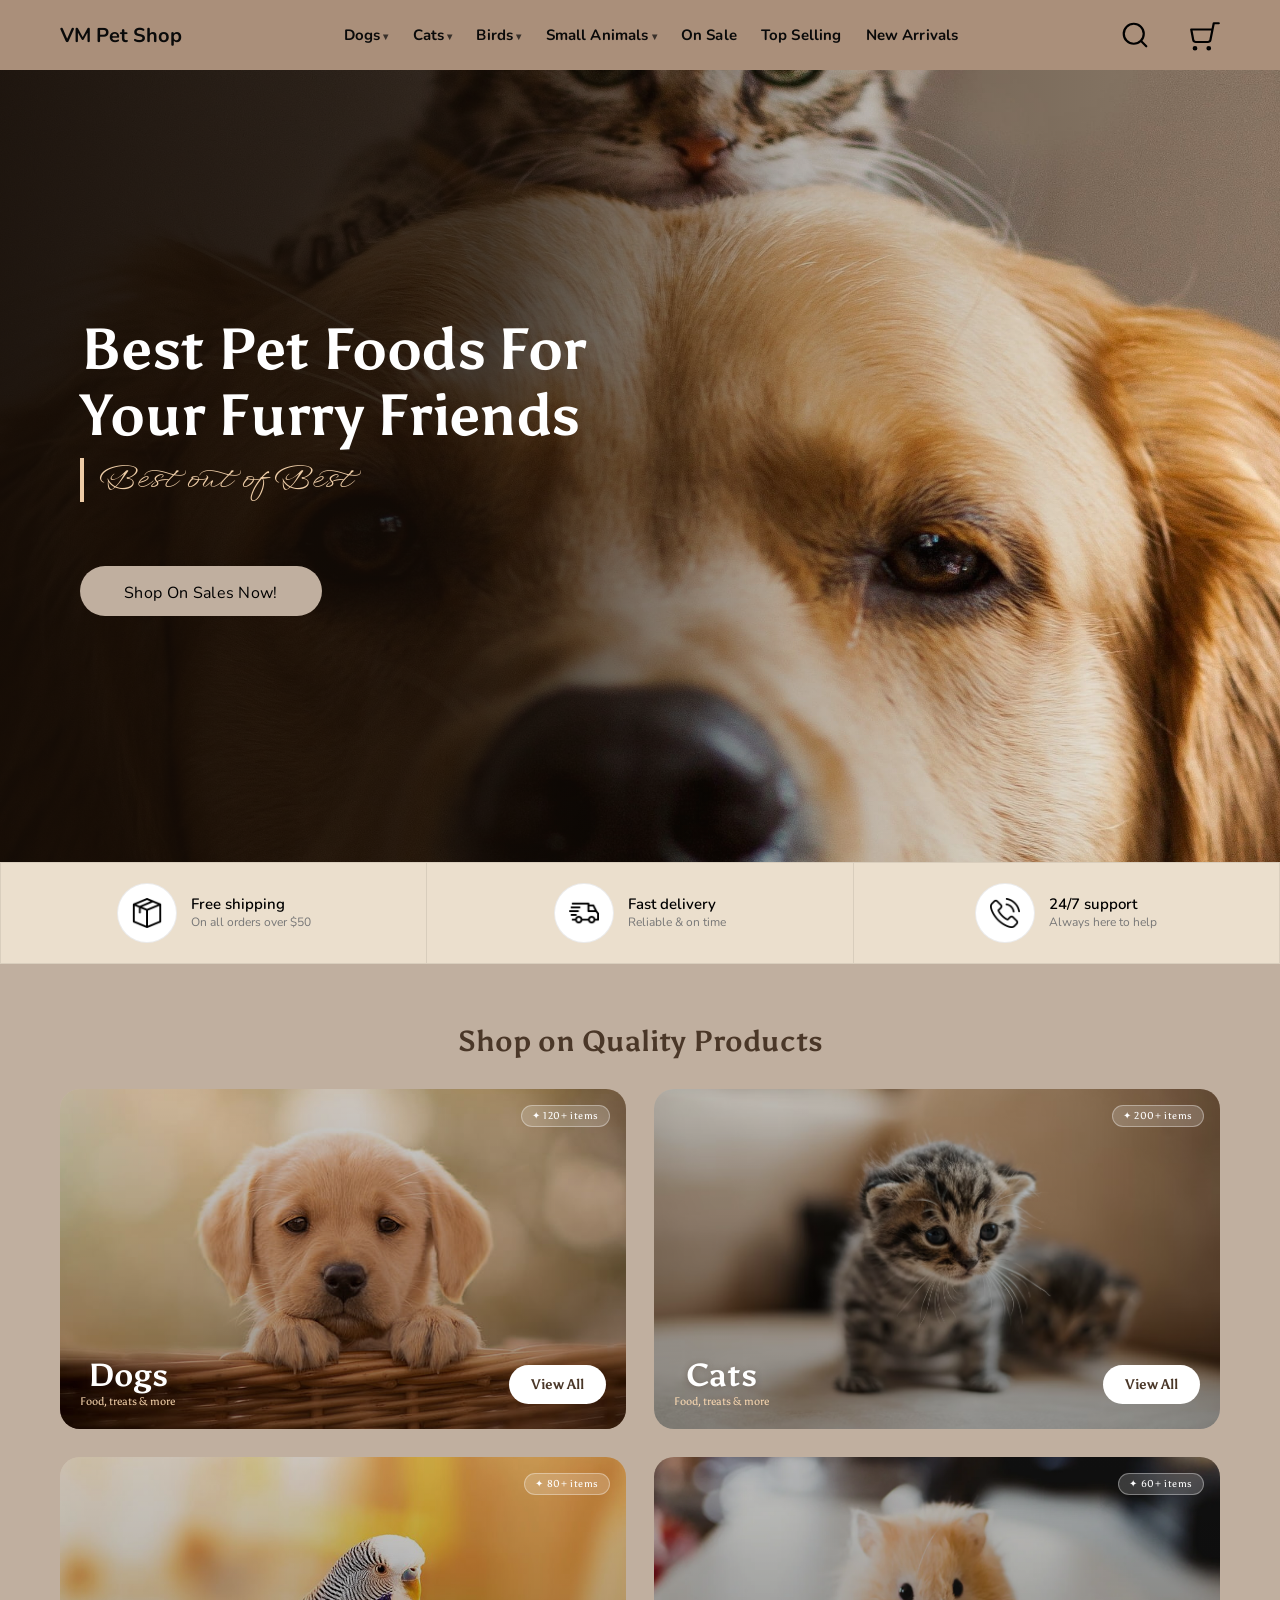
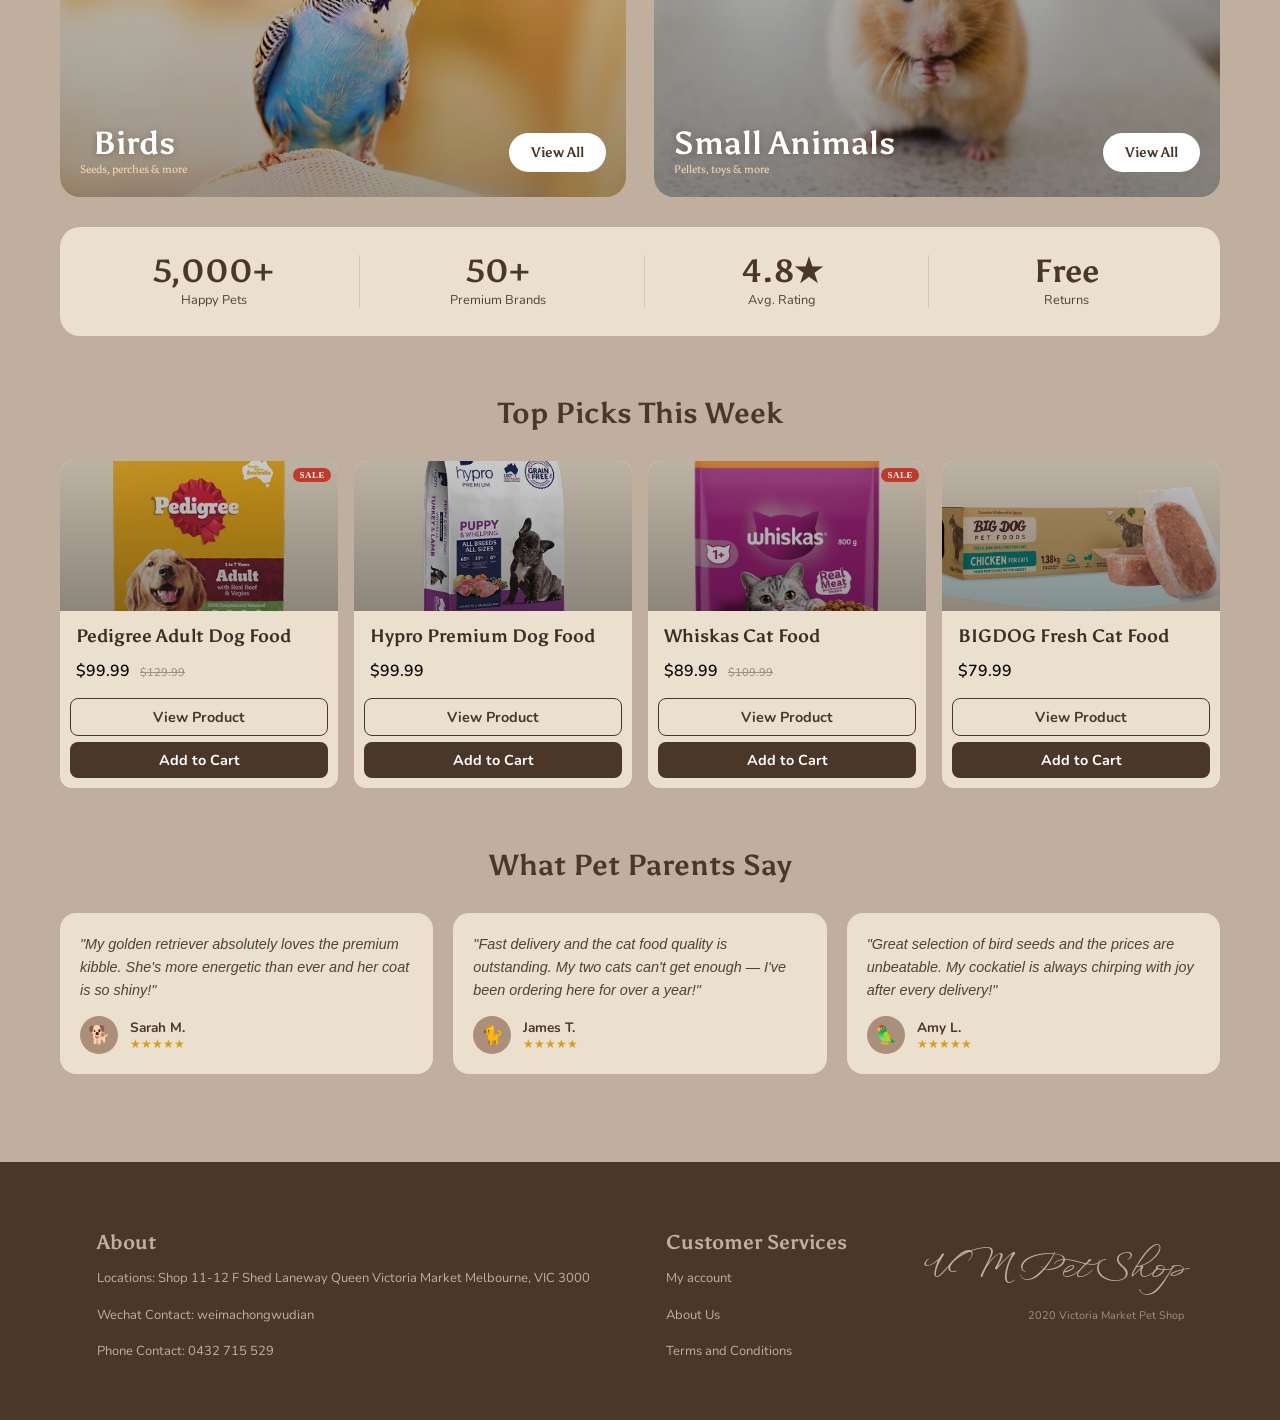
==== commit d9593ed3: "updated home page increases content with more placeholders" ====
--- a/index.html
+++ b/index.html
@@ -84,6 +84,88 @@
                         </a>
                     </div>
                 </div>
+
+                <div class="category-card view-birds">
+                    <span class="card-tag">✦ 80+ items</span>
+                    <div class="card-bottom">
+                        <div>
+                        <h3>Birds</h3>
+                        <span class="card-sub">Seeds, perches & more</span>
+                        </div>
+                        <button>View All</button>
+                    </div>
+                </div>
+
+                <div class="category-card view-small-animals">
+                    <span class="card-tag">✦ 60+ items</span>
+                    <div class="card-bottom">
+                        <div>
+                        <h3>Small Animals</h3>
+                        <span class="card-sub">Pellets, toys & more</span>
+                        </div>
+                        <button>View All</button>
+                    </div>
+                </div>
+            </div>
+        </section>
+
+        <section id="home-stats">
+            <div class="stat-item">
+                <p class="stat-number">5,000+</p>
+                <p class="stat-label">Happy Pets</p>
+            </div>
+            <div class="stat-item">
+                <p class="stat-number">50+</p>
+                <p class="stat-label">Premium Brands</p>
+            </div>
+            <div class="stat-item">
+                <p class="stat-number">4.8★</p>
+                <p class="stat-label">Avg. Rating</p>
+            </div>
+            <div class="stat-item">
+                <p class="stat-number">Free</p>
+                <p class="stat-label">Returns</p>
+            </div>
+        </section>
+
+        <section id="featured-section">
+            <h2>Top Picks This Week</h2>
+            <div id="featured-grid" class="featured-grid"></div>
+        </section>
+
+        <section id="testimonials">
+            <h2>What Pet Parents Say</h2>
+            <div class="testimonials-grid">
+                <div class="testimonial-card">
+                    <p class="testimonial-text">"My golden retriever absolutely loves the premium kibble. She's more energetic than ever and her coat is so shiny!"</p>
+                    <div class="testimonial-author">
+                        <div class="testimonial-avatar">🐕</div>
+                        <div>
+                            <p class="testimonial-name">Sarah M.</p>
+                            <p class="testimonial-stars">★★★★★</p>
+                        </div>
+                    </div>
+                </div>
+                <div class="testimonial-card">
+                    <p class="testimonial-text">"Fast delivery and the cat food quality is outstanding. My two cats can't get enough — I've been ordering here for over a year!"</p>
+                    <div class="testimonial-author">
+                        <div class="testimonial-avatar">🐈</div>
+                        <div>
+                            <p class="testimonial-name">James T.</p>
+                            <p class="testimonial-stars">★★★★★</p>
+                        </div>
+                    </div>
+                </div>
+                <div class="testimonial-card">
+                    <p class="testimonial-text">"Great selection of bird seeds and the prices are unbeatable. My cockatiel is always chirping with joy after every delivery!"</p>
+                    <div class="testimonial-author">
+                        <div class="testimonial-avatar">🦜</div>
+                        <div>
+                            <p class="testimonial-name">Amy L.</p>
+                            <p class="testimonial-stars">★★★★★</p>
+                        </div>
+                    </div>
+                </div>
             </div>
         </section>
 
--- a/style.css
+++ b/style.css
@@ -185,7 +185,7 @@
     .nav-links {
         display: flex;
         align-items: center;
-        gap: 36px;
+        gap: 24px;
         flex: 1;
         justify-content: center;
     }
@@ -200,8 +200,64 @@
         transition: color 0.15s;
     }
 
-    .nav-links a:hover {
+    .nav-links > a:hover {
         color: var(--darkest-beige);
+    }
+
+    /* Dropdown */
+    .nav-dropdown {
+        position: relative;
+        align-self: stretch;
+        display: flex;
+        align-items: center;
+    }
+
+    .nav-dropdown > a::after {
+        content: ' ▾';
+        font-size: 10px;
+        opacity: 0.7;
+    }
+
+    .dropdown-menu {
+        position: absolute;
+        top: 100%;
+        left: 50%;
+        transform: translateX(-50%) translateY(-6px);
+        background: var(--darkest-beige);
+        border-radius: 12px;
+        padding: 6px 0;
+        min-width: 190px;
+        display: flex;
+        flex-direction: column;
+        opacity: 0;
+        pointer-events: none;
+        transition: opacity 0.2s, transform 0.2s;
+        z-index: 50;
+        box-shadow: 0 8px 24px rgba(0, 0, 0, 0.18);
+    }
+
+    .nav-dropdown:hover .dropdown-menu {
+        opacity: 1;
+        pointer-events: all;
+        transform: translateX(-50%) translateY(0);
+    }
+
+    .dropdown-menu a,
+    .dropdown-menu a:visited {
+        font-family: 'Nunito', sans-serif;
+        font-size: 14px;
+        font-weight: 600;
+        color: var(--white);
+        padding: 10px 18px;
+        text-decoration: none;
+        transition: background 0.15s, padding-left 0.15s;
+        letter-spacing: 0.01em;
+    }
+
+    .dropdown-menu a:hover {
+        background: rgba(255, 255, 255, 0.1);
+        padding-left: 24px;
+        color: var(--white);
     }
 
     .nav-menu-link {
@@ -400,6 +456,15 @@
     margin-bottom: 30px;
 }
 
+#Home .product-containers {
+    flex-direction: row;
+    flex-wrap: wrap;
+}
+
+#Home .category-card {
+    flex: 0 0 calc(50% - 10px);
+}
+
 .category-card {
     position: relative;
     border-radius: 20px;
@@ -421,6 +486,14 @@
 
 .category-card.view-cats {
     background-image: url('images/backgrounds/category_card_cat.png');
+}
+
+.category-card.view-birds {
+    background-image: url('images/backgrounds/category_card_bird.jpg');
+}
+
+.category-card.view-small-animals {
+    background-image: url('images/backgrounds/category_card_small_animal.jpg');
 }
 
 .card-tag {
@@ -483,6 +556,13 @@
     flex-shrink: 0;
     margin-top: 0;
     height: auto;
+    transition: background 0.2s, color 0.2s, transform 0.2s;
+}
+
+.category-card button:hover {
+    background: var(--darkest-beige);
+    color: var(--white);
+    transform: scale(1.08);
 }
 
 /* Home Banner */
@@ -541,6 +621,136 @@
     color: #777;
     margin: 0;
     line-height: 1.3;
+}
+
+/* Home Stats */
+
+#home-stats {
+    display: flex;
+    justify-content: space-around;
+    align-items: center;
+    text-align: center;
+    background: var(--cream);
+    border-radius: 20px;
+    padding: 28px 16px;
+    margin-bottom: 40px;
+    gap: 8px;
+}
+
+.stat-item {
+    display: flex;
+    flex-direction: column;
+    align-items: center;
+    flex: 1;
+}
+
+.stat-item + .stat-item {
+    border-left: 1px solid rgba(0, 0, 0, 0.1);
+}
+
+.stat-number {
+    font-family: 'Asul', sans-serif;
+    font-size: clamp(1.4rem, 3vw, 2rem);
+    font-weight: 700;
+    color: var(--darkest-beige);
+    margin: 0;
+    line-height: 1;
+}
+
+.stat-label {
+    font-family: 'Nunito', sans-serif;
+    font-size: clamp(0.65rem, 1.2vw, 0.8rem);
+    color: var(--sub-texts);
+    margin: 6px 0 0;
+    line-height: 1.2;
+}
+
+/* Featured Products */
+
+#featured-section h2 {
+    margin-top: 0;
+}
+
+.featured-grid {
+    display: grid;
+    grid-template-columns: 1fr 1fr;
+    gap: 16px;
+    margin-bottom: 40px;
+}
+
+#featured-section .product-card-img {
+    height: 150px;
+}
+
+#featured-section .product-card-info {
+    padding: 14px 16px;
+}
+
+#featured-section .product-card-info h3 {
+    font-size: clamp(0.9rem, 1.8vw, 1.1rem);
+    margin: 0 0 4px;
+}
+
+/* Testimonials */
+
+#testimonials h2 {
+    margin-top: 0;
+}
+
+.testimonials-grid {
+    display: flex;
+    flex-direction: column;
+    gap: 14px;
+    margin-bottom: 40px;
+}
+
+.testimonial-card {
+    background: var(--cream);
+    border-radius: 16px;
+    padding: 20px;
+}
+
+.testimonial-text {
+    font-family: 'Nunito', sans-serif;
+    font-size: 0.9rem;
+    color: var(--sub-texts);
+    line-height: 1.6;
+    margin: 0 0 14px;
+    font-style: italic;
+}
+
+.testimonial-author {
+    display: flex;
+    align-items: center;
+    gap: 12px;
+}
+
+.testimonial-avatar {
+    width: 38px;
+    height: 38px;
+    border-radius: 50%;
+    background: var(--dark-beige);
+    display: flex;
+    align-items: center;
+    justify-content: center;
+    font-size: 18px;
+    flex-shrink: 0;
+}
+
+.testimonial-name {
+    font-family: 'Nunito', sans-serif;
+    font-size: 0.85rem;
+    font-weight: 700;
+    color: var(--darkest-beige);
+    margin: 0;
+    line-height: 1;
+}
+
+.testimonial-stars {
+    font-size: 0.75rem;
+    color: #d4a017;
+    margin: 4px 0 0;
+    line-height: 1;
 }
 
 .home-image-end {
@@ -610,13 +820,12 @@
     }
 
     #Home .product-containers {
-        flex-direction: row;
         gap: 28px;
     }
 
     #Home .category-card {
         height: 340px;
-        flex: 1;
+        flex: 0 0 calc(50% - 14px);
     }
 
     #Home .category-card h3 {
@@ -630,6 +839,19 @@
 
     #Home #home-banner {
         margin: 0 -60px;
+    }
+
+    #Home .featured-grid {
+        grid-template-columns: repeat(4, 1fr);
+    }
+
+    #Home .testimonials-grid {
+        flex-direction: row;
+        gap: 20px;
+    }
+
+    #Home .testimonial-card {
+        flex: 1;
     }
 
     .banner-cell {
